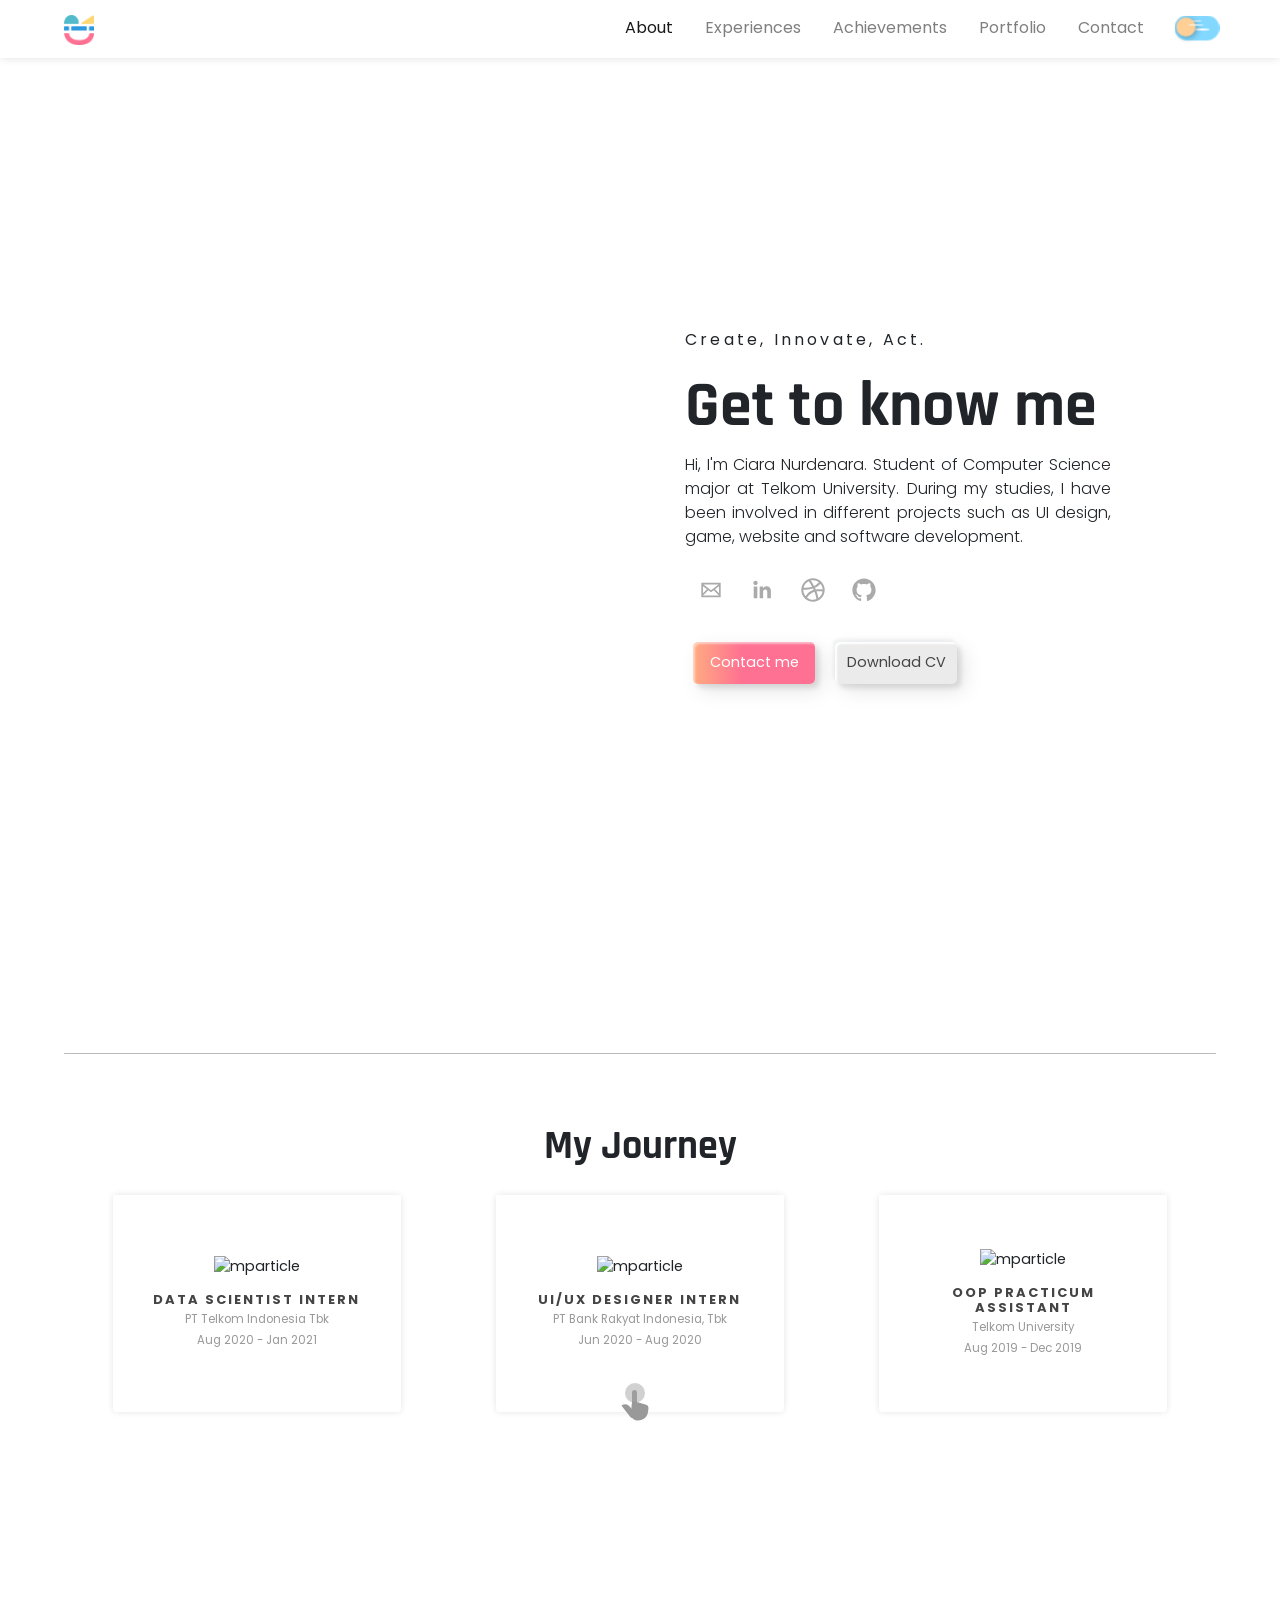
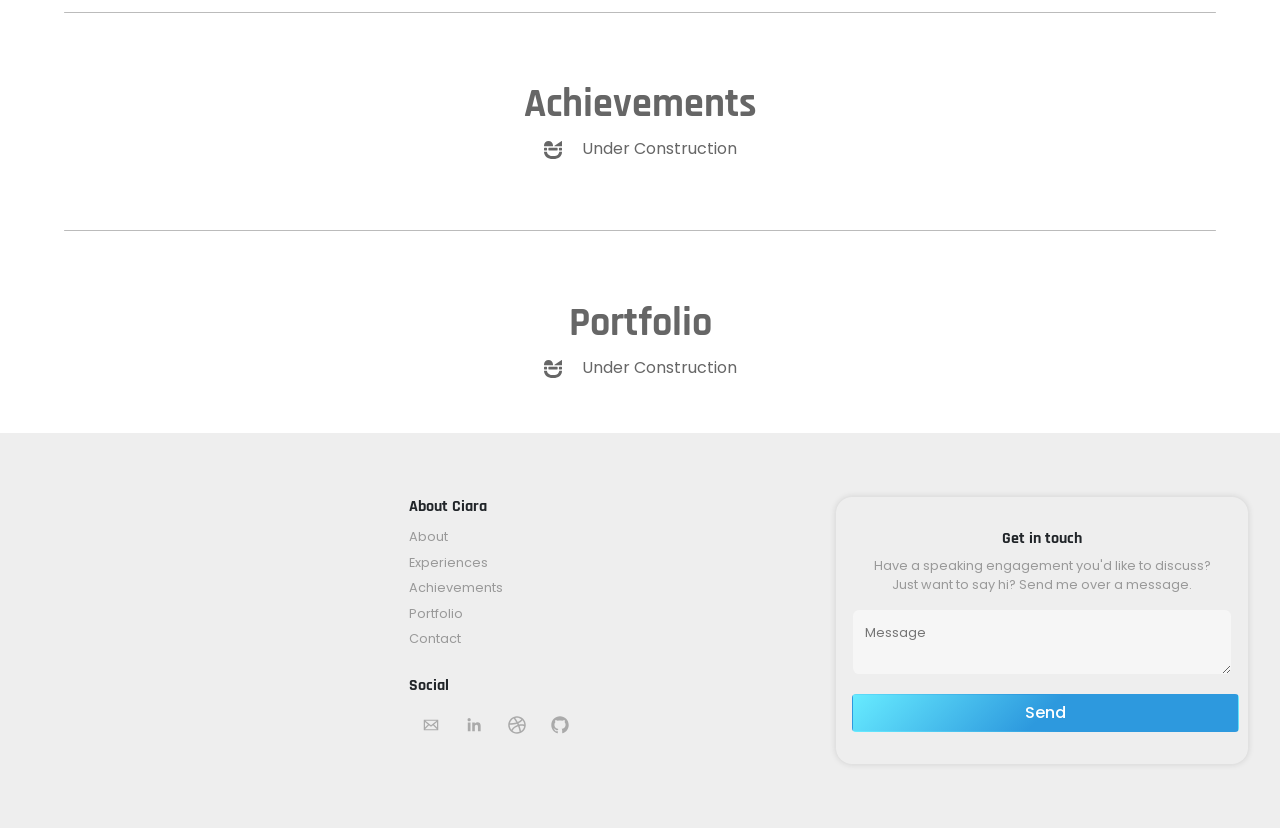
==== index.html @ 7d2f4091 "updated" ====
<!DOCTYPE html>
<html lang="en">
<head>
    <meta charset="UTF-8">
    <meta http-equiv="X-UA-Compatible" content="IE=edge">
    <meta name="viewport" content="width=device-width, initial-scale=1.0">
    <title>Ciara Nurdenara</title>
    <link rel="icon" href="assets\logociara-col.svg">
    <link href="https://cdnjs.cloudflare.com/ajax/libs/twitter-bootstrap/4.0.0/css/bootstrap.css" rel="stylesheet">
    <link rel="stylesheet" href="assets\css\tridi-res.css">
    <!-- <link href="//maxcdn.bootstrapcdn.com/bootstrap/4.0.0/css/bootstrap.min.css" rel="stylesheet" id="bootstrap-css"> -->
    <link rel="stylesheet" href="https://cdnjs.cloudflare.com/ajax/libs/font-awesome/4.7.0/css/font-awesome.min.css">
</head>
<body data-spy="scroll" data-target=".navbar" data-offset="50">
    <button onclick="topFunction()" id="scroll" title="Go to top" class="inverted">
        <i class="fas fa-chevron-up"></i>
    </button>
    <!-- ==== Navbar ==== -->
    <div class="nav-container">
        <header>

            <nav class="navbar navbar-expand-lg fixed-top navbar-light">
                <a class="navbar-brand" href="#"><img class="inverted"src="assets\logociara.png" alt="Ciara" style="width: 30px;"></a>
                <button class="navbar-toggler" type="button" data-toggle="collapse" data-target="#navbarNavAltMarkup" aria-controls="navbarNavAltMarkup" aria-expanded="false" aria-label="Toggle navigation">
                  <span class="navbar-toggler-icon"></span>
                </button>
                <div class="toggleWrapper inverted">
                    <input type="checkbox" class="dn" id="dn"/>
                    <label for="dn" class="toggle">
                      <span class="toggle__handler">
                        <span class="crater crater--1"></span>
                        <span class="crater crater--2"></span>
                        <span class="crater crater--3"></span>
                      </span>
                      <span class="star star--1"></span>
                      <span class="star star--2"></span>
                      <span class="star star--3"></span>
                      <span class="star star--4"></span>
                      <span class="star star--5"></span>
                      <span class="star star--6"></span>
                    </label>
                  </div>
                <div class="collapse navbar-collapse justify-content-end menu-center" id="navbarNavAltMarkup">
                  <ul class="nav navbar-nav navbar-right">
                    <li><a class="nav-item nav-link active border-bottom-animation" href="#about">About <span class="sr-only">(current)</span></a></li>
                    <li><a class="nav-item nav-link border-bottom-animation" href="#experiences">Experiences</a></li> 
                    <li><a class="nav-item nav-link border-bottom-animation" href="#achievements">Achievements</a></li> 
                    <li><a class="nav-item nav-link border-bottom-animation" href="#portfolio">Portfolio</a></li> 
                    <li><a class="nav-item nav-link border-bottom-animation" href="#contact">Contact</a></li> 
                    
                  </ul>
                </div>
              </nav>
        </header>
    </div>
    <!-- End Nav -->
    
    <!-- ======= Hero Section ======= -->
<section class="hero" id="about">
    <div class="content row">
        <div class="col-sm-6 inverted">
            <model-viewer data-js-focus-visible id="3dlogo" camera-controls auto-rotate environment-image="neutral"  src="assets\logociara.gltf"  
            alt="Ciara's Logo 3D Model" shadow-intensity="0.5" camera-controls=""  magic-leap="" 
            camera-orbit="calc(15deg - env(body-scroll) * 30deg) 75deg auto" > 
            <img src="assets\logociara-col.svg" alt="" style="visibility: hidden;">
        </model-viewer>
        </div>
        <div class="col-sm-4 align-self-center">
            <p class="subtitle">Create, Innovate, Act.</p>
            <h1 class="title">Get to know me</h1>
            <p class="body">Hi, I'm <span class="name">Ciara Nurdenara</span>. Student of Computer Science major at Telkom University. During my studies, I have been involved in different projects such as  UI design, game, website and software development. </p>    
            <ul class="soc inverted">
                    <li>
                    <a class="icon-8 email" href="mailto:ciaranurdenara.work@gmail.com" title="Email">
                      <div class="ir">
                        <svg viewbox="0 0 512 512" preserveAspectRatio="xMidYMid meet" width="512" height="512">
                          <path d="M101.3 141.6v228.9h0.3 308.4 0.8V141.6H101.3zM375.7 167.8l-119.7 91.5 -119.6-91.5H375.7zM127.6 194.1l64.1 49.1 -64.1 64.1V194.1zM127.8 344.2l84.9-84.9 43.2 33.1 43-32.9 84.7 84.7L127.8 344.2 127.8 344.2zM384.4 307.8l-64.4-64.4 64.4-49.3V307.8z"></path>
                        </svg>
                      </div>
                    </a>
                  </li>
                  <li>
                    <a class="icon-17 linkedin" href="https://www.linkedin.com/in/ciaranurdenara/" title="LinkedIn">
                      <div class="ir">
                        <svg viewbox="0 0 512 512" preserveAspectRatio="xMidYMid meet" width="512" height="512">
                          <path d="M186.4 142.4c0 19-15.3 34.5-34.2 34.5 -18.9 0-34.2-15.4-34.2-34.5 0-19 15.3-34.5 34.2-34.5C171.1 107.9 186.4 123.4 186.4 142.4zM181.4 201.3h-57.8V388.1h57.8V201.3zM273.8 201.3h-55.4V388.1h55.4c0 0 0-69.3 0-98 0-26.3 12.1-41.9 35.2-41.9 21.3 0 31.5 15 31.5 41.9 0 26.9 0 98 0 98h57.5c0 0 0-68.2 0-118.3 0-50-28.3-74.2-68-74.2 -39.6 0-56.3 30.9-56.3 30.9v-25.2H273.8z"></path>
                        </svg>
                      </div>
                    </a>
                  </li>
                  <li>
                    <a class="icon-7 dribbble" href="https://www.dribbble.com/ciarand/" title="Dribbble">
                      <div class="ir">
                        <svg viewbox="0 0 512 512" preserveAspectRatio="xMidYMid meet" width="512" height="512">
                          <path d="M256 68.4C152.4 68.4 68.4 152.4 68.4 256c0 103.6 84 187.6 187.6 187.6S443.6 359.6 443.6 256C443.6 152.4 359.6 68.4 256 68.4zM410.6 247.3c-40.3-6.6-77.3-7-111-1.1 -3.8-8.8-7.8-17.6-12-26.3 36.1-15.6 65.1-36.9 86.7-63.8C395.4 181 408.6 212.6 410.6 247.3zM350.5 133.4c-18.8 24.3-44.8 43.5-78 57.5 -15.9-29.1-34-57.5-54.5-85 12.2-3.1 24.9-4.9 38-4.9C291.6 101 324.3 113.2 350.5 133.4zM186.1 117.9c20.8 27.2 39.3 55.3 55.3 84.1 -38 11.2-83.4 16.9-135.8 17.3C116.4 175 146.3 138.1 186.1 117.9zM101 256c0-1.3 0.2-2.7 0.2-4 60.2-0.1 112.1-7 155.6-20.7 3.6 7.4 7.1 14.9 10.5 22.4 -52.8 16.5-96.4 50.4-130.3 101.3C114.5 328.2 101 293.6 101 256zM160.9 378.1c30.8-48.3 70.1-79.7 118.8-94.2 14.5 37.8 25.2 76.8 31.9 116.6 -17.3 6.7-36 10.5-55.6 10.5C220.1 411 187.2 398.6 160.9 378.1zM342 384.8c-6.9-36.8-16.9-72.8-30-107.8 29.3-4.1 61.6-3.1 96.9 3.1C402.1 323.6 377.2 361.3 342 384.8z"></path>
                        </svg>
                      </div>
                    </a>
                  </li>
                  <li>
                    <a class="icon-13 github" href="https://github.com/ciaranrdnr" title="GitHub">
                      <div class="ir">
                        <svg viewbox="0 0 512 512" preserveAspectRatio="xMidYMid meet" width="512" height="512">
                          <path d="M256 70.7c-102.6 0-185.9 83.2-185.9 185.9 0 82.1 53.3 151.8 127.1 176.4 9.3 1.7 12.3-4 12.3-8.9V389.4c-51.7 11.3-62.5-21.9-62.5-21.9 -8.4-21.5-20.6-27.2-20.6-27.2 -16.9-11.5 1.3-11.3 1.3-11.3 18.7 1.3 28.5 19.2 28.5 19.2 16.6 28.4 43.5 20.2 54.1 15.4 1.7-12 6.5-20.2 11.8-24.9 -41.3-4.7-84.7-20.6-84.7-91.9 0-20.3 7.3-36.9 19.2-49.9 -1.9-4.7-8.3-23.6 1.8-49.2 0 0 15.6-5 51.1 19.1 14.8-4.1 30.7-6.2 46.5-6.3 15.8 0.1 31.7 2.1 46.6 6.3 35.5-24 51.1-19.1 51.1-19.1 10.1 25.6 3.8 44.5 1.8 49.2 11.9 13 19.1 29.6 19.1 49.9 0 71.4-43.5 87.1-84.9 91.7 6.7 5.8 12.8 17.1 12.8 34.4 0 24.9 0 44.9 0 51 0 4.9 3 10.7 12.4 8.9 73.8-24.6 127-94.3 127-176.4C441.9 153.9 358.6 70.7 256 70.7z"></path>
                        </svg>
                      </div>
                    </a>
                  </li>
                
            </ul>
            <a href="#contact"><button class="custom-btn btn-1 inverted" >Contact me </button></a>
            <button class="custom-btn btn-2 btn-invert">Download CV</button>
        </div>
    </div>
    <span  id="experiences"></span>
    
</section>
<!-- End Hero -->

<!-- ====== Experiences ====== -->
<hr class="solid">

<section class="exp" >
  <h1>My Journey</h1>
<div class="row">
  <div class="container container-exp col-sm">
    <div class="card">
      <div class="content">
        <img class="logo" src="https://upload.wikimedia.org/wikipedia/en/thumb/c/c4/Telkom_Indonesia_2013.svg/1200px-Telkom_Indonesia_2013.svg.png" alt="mparticle">
        <h6>Data Scientist Intern</h6>
        <span> PT Telkom Indonesia Tbk</span>
        <br><span> Aug 2020 - Jan 2021</span>
        <div class="hover_content">
          <p>Did several research related to Computer Vision and contributed to the development of the Advance Technology Research Laboratory website.
          </p>
        </div>
      </div>
    </div>       
  </div>
<div class="container container-exp col-sm">
    <div class="card">
      <div class="hand-icon">
        <div class="hand">
          <div class="circle"></div>
        </div>
      </div>
      <div class="content">
        <img class="logo inverted" src="https://upload.wikimedia.org/wikipedia/commons/thumb/6/68/BANK_BRI_logo.svg/1280px-BANK_BRI_logo.svg.png" alt="mparticle">
        <h6>UI/UX Designer Intern</h6>
        <span> PT Bank Rakyat Indonesia, Tbk</span>
        <br><span> Jun 2020 - Aug 2020</span>
        <div class="hover_content">
          <ul>
            <li>Revamp Ceria, Briguna, and Kreasi (Mobile App and Website).</li>
            <li>Define unique selling points, goals, pain points, and persona.</li>
            <li>Illustrate story boards, and made task flow. </li>
            <li>Illustrate branding elements.</li>
          </ul>
        </div>
      </div>
    </div>       
  </div>
<div class="container container-exp col-sm">
    <div class="card">
      <div class="content">
        <img class="logo" src="https://telkomuniversity.ac.id/wp-content/uploads/2019/03/Logo-Telkom-University-png-3430x1174.png" alt="mparticle">
        <h6>OOP Practicum Assistant</h6>
        <span> Telkom University</span>
        <br><span> Aug 2019 - Dec 2019</span>
        <div class="hover_content">
        <ul>
          <li>Supervise students solving Object Oriented Programming problem.</li>
          <li>Provide study skills and materials.</li>
          <li>Prepare the assignment test.</li>
          <li>Check and Input students assignment score.</li>
        </ul>
        </div>
      </div>
    </div> 
</div>

</section>
<span  id="achievements"></span>      

<!-- End Experiences -->
<hr class="solid">
<!-- ====== Achievements ====== -->
<section class="achievements">
  <h1 style="color: #666;">Achievements</h1>
  <img src="assets\logociara.svg" alt="" style="width: 18px; margin-right: 1em;"> 
  <span style="color: #666;">Under Construction</span>

  <span  id="portfolio"  ></span>
</section>
<!-- End Achievements -->
<hr class="solid">
<!-- ====== Portfolio ====== -->
<section class="portfolio">
  <h1 style="color: #666;">Portfolio</h1>
    <img src="assets\logociara.svg" alt="" style="width: 18px; margin-right: 1em;">
    <span style="color: #666;">Under Construction</span>


</section>
<!-- End Portfolio -->

<!-- ====== Footer ====== -->
<footer id="contact">
  <div class="row center">
          <model-viewer disable-zoom data-js-focus-visible id="3dlogo" camera-controls auto-rotate environment-image="neutral"  src="assets\3d\head.gltf"  
          alt="Ciara's 3D Model" shadow-intensity="0.5" camera-controls=""  magic-leap="" 
          camera-orbit="calc(15deg - env(body-scroll) * 30deg) 75deg auto" class="ciara3d inverted  col-sm align-self-center" > 
          </model-viewer>  
        
      <div class="col-sm align-self-start explore">
        <h1>About Ciara</h1>
        <ul class="no-bullets" > 
          <li><a class="" href="#about">About <span class="sr-only">(current)</span></a></li>
          <li><a class="" href="#experiences">Experiences</a></li> 
          <li><a class="" href="#achievements">Achievements</a></li> 
          <li><a class="" href="#portfolio">Portfolio</a></li> 
          <li><a class="" href="#contact">Contact</a></li> 
          
        </ul>
        <br>
        <h1>Social</h1>
        <ul class="soc-footer inverted">
        
          <li>
          <a class="icon-8 email" href="mailto:ciaranurdenara.work@gmail.com" title="Email">
            <div class="ir">
              <svg viewbox="0 0 512 512" preserveAspectRatio="xMidYMid meet" width="512" height="512">
                <path d="M101.3 141.6v228.9h0.3 308.4 0.8V141.6H101.3zM375.7 167.8l-119.7 91.5 -119.6-91.5H375.7zM127.6 194.1l64.1 49.1 -64.1 64.1V194.1zM127.8 344.2l84.9-84.9 43.2 33.1 43-32.9 84.7 84.7L127.8 344.2 127.8 344.2zM384.4 307.8l-64.4-64.4 64.4-49.3V307.8z"></path>
              </svg>
            </div>
          </a>
        </li>
        <li>
          <a class="icon-17 linkedin" href="https://www.linkedin.com/in/ciaranurdenara/" title="LinkedIn">
            <div class="ir">
              <svg viewbox="0 0 512 512" preserveAspectRatio="xMidYMid meet" width="512" height="512">
                <path d="M186.4 142.4c0 19-15.3 34.5-34.2 34.5 -18.9 0-34.2-15.4-34.2-34.5 0-19 15.3-34.5 34.2-34.5C171.1 107.9 186.4 123.4 186.4 142.4zM181.4 201.3h-57.8V388.1h57.8V201.3zM273.8 201.3h-55.4V388.1h55.4c0 0 0-69.3 0-98 0-26.3 12.1-41.9 35.2-41.9 21.3 0 31.5 15 31.5 41.9 0 26.9 0 98 0 98h57.5c0 0 0-68.2 0-118.3 0-50-28.3-74.2-68-74.2 -39.6 0-56.3 30.9-56.3 30.9v-25.2H273.8z"></path>
              </svg>
            </div>
          </a>
        </li>
        <li>
          <a class="icon-7 dribbble" href="https://www.dribbble.com/ciarand/" title="Dribbble">
            <div class="ir">
              <svg viewbox="0 0 512 512" preserveAspectRatio="xMidYMid meet" width="512" height="512">
                <path d="M256 68.4C152.4 68.4 68.4 152.4 68.4 256c0 103.6 84 187.6 187.6 187.6S443.6 359.6 443.6 256C443.6 152.4 359.6 68.4 256 68.4zM410.6 247.3c-40.3-6.6-77.3-7-111-1.1 -3.8-8.8-7.8-17.6-12-26.3 36.1-15.6 65.1-36.9 86.7-63.8C395.4 181 408.6 212.6 410.6 247.3zM350.5 133.4c-18.8 24.3-44.8 43.5-78 57.5 -15.9-29.1-34-57.5-54.5-85 12.2-3.1 24.9-4.9 38-4.9C291.6 101 324.3 113.2 350.5 133.4zM186.1 117.9c20.8 27.2 39.3 55.3 55.3 84.1 -38 11.2-83.4 16.9-135.8 17.3C116.4 175 146.3 138.1 186.1 117.9zM101 256c0-1.3 0.2-2.7 0.2-4 60.2-0.1 112.1-7 155.6-20.7 3.6 7.4 7.1 14.9 10.5 22.4 -52.8 16.5-96.4 50.4-130.3 101.3C114.5 328.2 101 293.6 101 256zM160.9 378.1c30.8-48.3 70.1-79.7 118.8-94.2 14.5 37.8 25.2 76.8 31.9 116.6 -17.3 6.7-36 10.5-55.6 10.5C220.1 411 187.2 398.6 160.9 378.1zM342 384.8c-6.9-36.8-16.9-72.8-30-107.8 29.3-4.1 61.6-3.1 96.9 3.1C402.1 323.6 377.2 361.3 342 384.8z"></path>
              </svg>
            </div>
          </a>
        </li>
        <li>
          <a class="icon-13 github" href="https://github.com/ciaranrdnr" title="GitHub">
            <div class="ir">
              <svg viewbox="0 0 512 512" preserveAspectRatio="xMidYMid meet" width="512" height="512">
                <path d="M256 70.7c-102.6 0-185.9 83.2-185.9 185.9 0 82.1 53.3 151.8 127.1 176.4 9.3 1.7 12.3-4 12.3-8.9V389.4c-51.7 11.3-62.5-21.9-62.5-21.9 -8.4-21.5-20.6-27.2-20.6-27.2 -16.9-11.5 1.3-11.3 1.3-11.3 18.7 1.3 28.5 19.2 28.5 19.2 16.6 28.4 43.5 20.2 54.1 15.4 1.7-12 6.5-20.2 11.8-24.9 -41.3-4.7-84.7-20.6-84.7-91.9 0-20.3 7.3-36.9 19.2-49.9 -1.9-4.7-8.3-23.6 1.8-49.2 0 0 15.6-5 51.1 19.1 14.8-4.1 30.7-6.2 46.5-6.3 15.8 0.1 31.7 2.1 46.6 6.3 35.5-24 51.1-19.1 51.1-19.1 10.1 25.6 3.8 44.5 1.8 49.2 11.9 13 19.1 29.6 19.1 49.9 0 71.4-43.5 87.1-84.9 91.7 6.7 5.8 12.8 17.1 12.8 34.4 0 24.9 0 44.9 0 51 0 4.9 3 10.7 12.4 8.9 73.8-24.6 127-94.3 127-176.4C441.9 153.9 358.6 70.7 256 70.7z"></path>
              </svg>
            </div>
          </a>
        </li>
    </ul>
      </div>
      <div class="col-sm contact align-self-center">
        <h1>Get in touch</h1>
        <p id="web">Have a speaking engagement you'd like to discuss? <br> Just want to say hi?  
          Send me over a message.</p>
          <p id="mobile" >you are very welcome to contact me.</p>
          <form action="mailto:ciaranurdenara.work@gmail.com" method="post" enctype="text/plain">
            <textarea name="Message" id="" cols="1" rows="2" placeholder="Message"></textarea>
            <button type="submit" class="btn btn-submit">Send</button>
          </form>
      </div>

  </div>

</footer>

<!-- End Footer -->
</body>
<script>
// ===== Social Media
//     const $ = s => document.querySelectorAll(s)
// const on = (ev, el, cb) =>
//   el.addEventListener(ev, e => cb(e, el))
// $('a').forEach(el =>
//   on('click', el, e => e.preventDefault())
// )
// End Social Media

// === Scroll to Top

//Get the button
var mybutton = document.getElementById("scroll");

// When the user scrolls down 20px from the top of the document, show the button
window.onscroll = function() {scrollFunction()};

function scrollFunction() {
  if (document.body.scrollTop > 20 || document.documentElement.scrollTop > 20) {
    mybutton.style.display = "block";
  } else {
    mybutton.style.display = "none";
  }
}

// When the user clicks on the button, scroll to the top of the document
function topFunction() {
  document.body.scrollTop = 0;
  document.documentElement.scrollTop = 0;
}
// End Scroll to Top

// === dark mode button
const toggle = document.getElementById('dn');
const body = document.body;

toggle.addEventListener('input', e => {
    const isChecked = e.target.checked;

    if (isChecked) {
        body.classList.add('dark-mode');
        document.querySelectorAll(".inverted").forEach((result) => {
        result.classList.toggle("invert");
      });
    
    } else {
        body.classList.remove('dark-mode');
        document.querySelectorAll(".inverted").forEach((result) => {
        result.classList.toggle("invert");
      });
    }
});

// end dark

// Google Analytics
window.dataLayer = window.dataLayer || [];
  function gtag(){dataLayer.push(arguments);}
  gtag('js', new Date());

  gtag('config', 'G-5KML4S10YE');

  // Active Scroll


  // ==== card experience

</script>
<script async src="https://www.googletagmanager.com/gtag/js?id=G-5KML4S10YE"></script>
<script src="https://kit.fontawesome.com/dc373dc427.js" crossorigin="anonymous"></script>
<script type="module" src="https://unpkg.com/@google/model-viewer/dist/model-viewer.min.js"></script>
<script src="https://code.jquery.com/jquery-3.5.1.slim.min.js" integrity="sha384-DfXdz2htPH0lsSSs5nCTpuj/zy4C+OGpamoFVy38MVBnE+IbbVYUew+OrCXaRkfj" crossorigin="anonymous"></script>
<script src="https://cdn.jsdelivr.net/npm/bootstrap@4.6.0/dist/js/bootstrap.bundle.min.js" integrity="sha384-Piv4xVNRyMGpqkS2by6br4gNJ7DXjqk09RmUpJ8jgGtD7zP9yug3goQfGII0yAns" crossorigin="anonymous"></script>

</html>
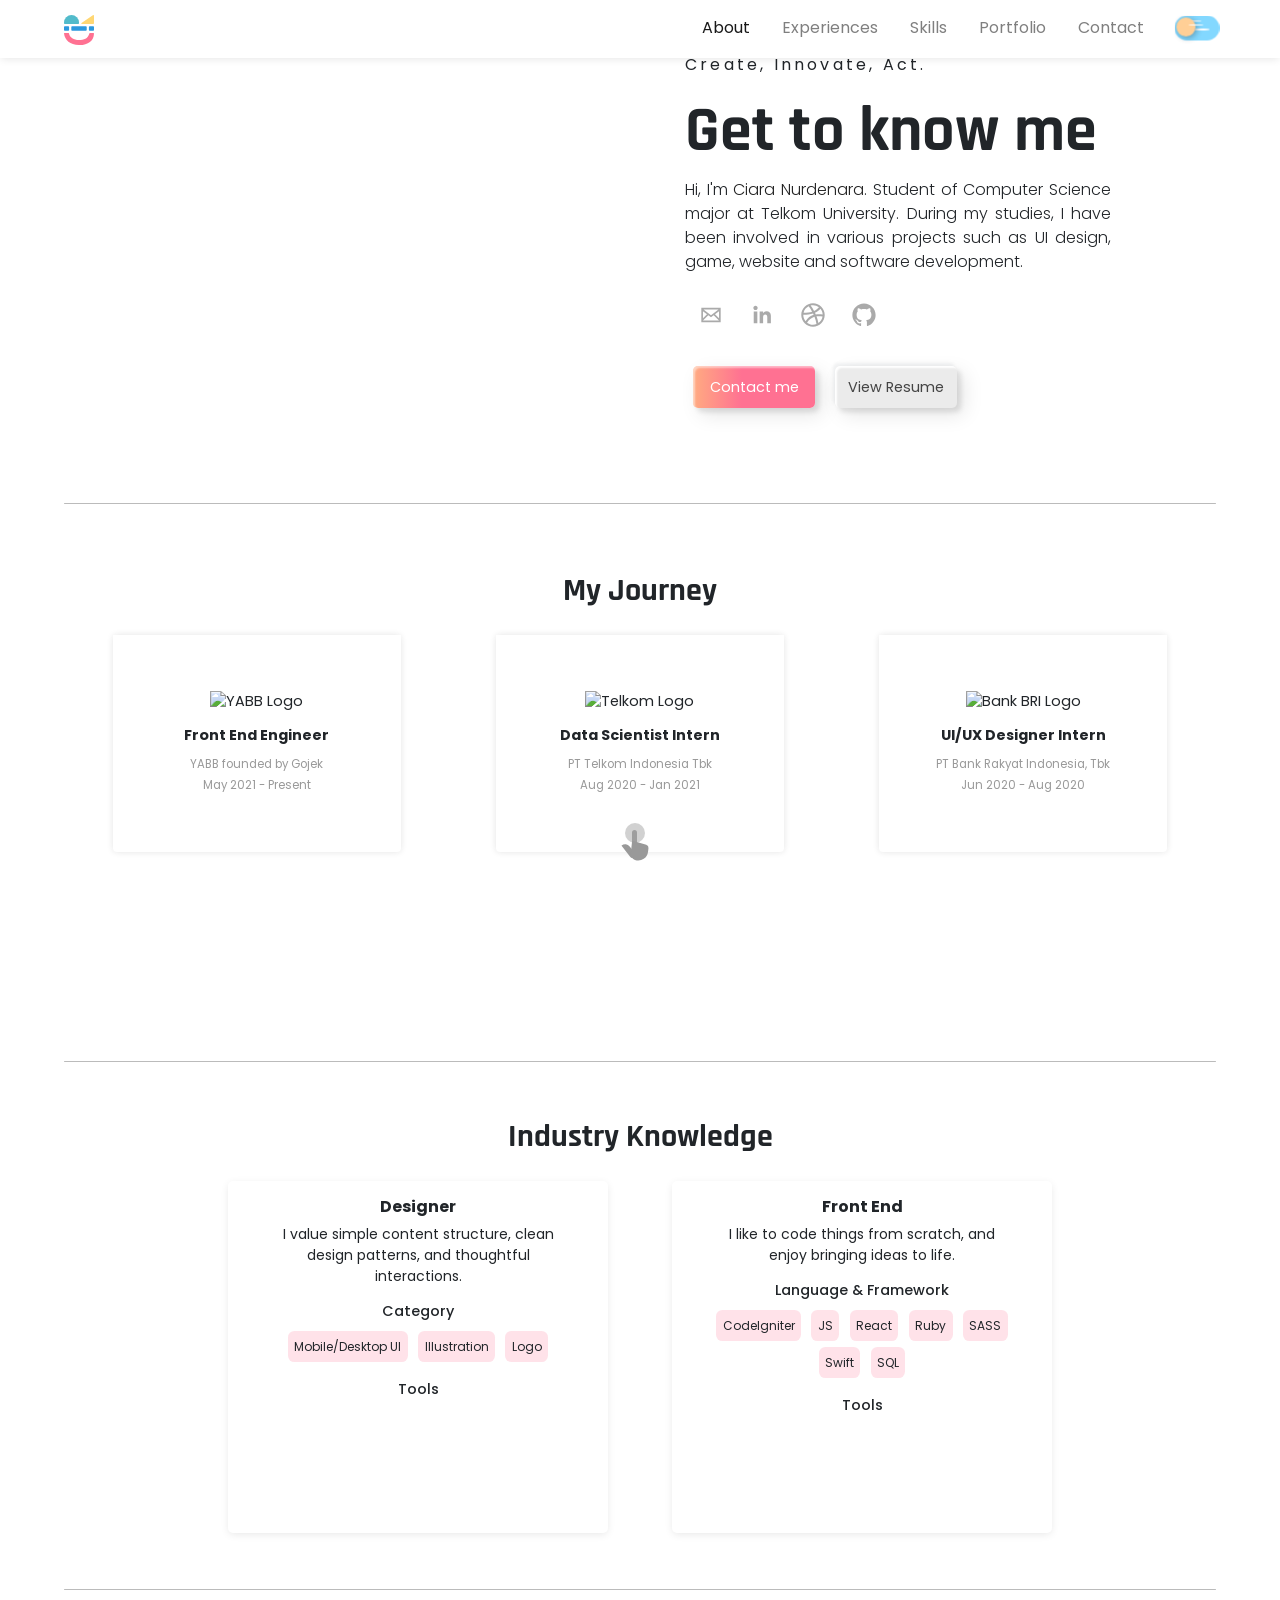
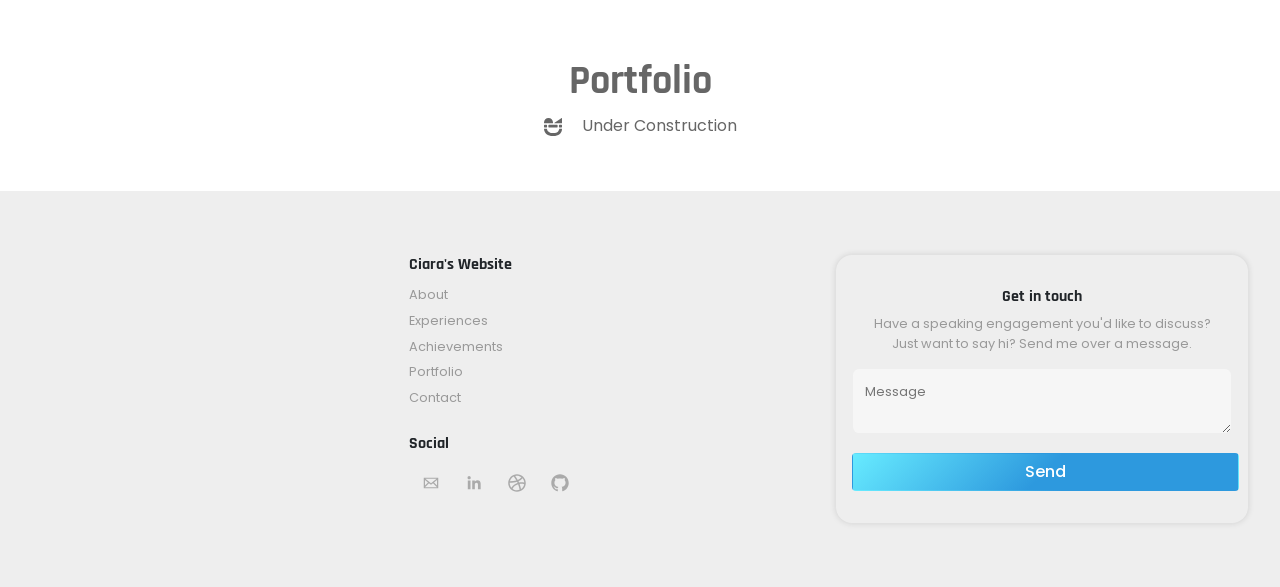
==== commit ac603ff6: "added skills" ====
--- a/index.html
+++ b/index.html
@@ -4,11 +4,16 @@
     <meta charset="UTF-8">
     <meta http-equiv="X-UA-Compatible" content="IE=edge">
     <meta name="viewport" content="width=device-width, initial-scale=1.0">
+    <meta name="description" content="Hi, I'm Ciara Nurdenara. Student of Computer Science major at Telkom University. During my studies, I have been involved in various projects such as UI design, game, website and software development.">
     <title>Ciara Nurdenara</title>
     <link rel="icon" href="assets\logociara-col.svg">
+    <link rel="apple-touch-icon" href="assets\logociara-col.svg">
     <link href="https://cdnjs.cloudflare.com/ajax/libs/twitter-bootstrap/4.0.0/css/bootstrap.css" rel="stylesheet">
-    <link rel="stylesheet" href="assets\css\tridi-res.css">
-    <!-- <link href="//maxcdn.bootstrapcdn.com/bootstrap/4.0.0/css/bootstrap.min.css" rel="stylesheet" id="bootstrap-css"> -->
+    <link rel="stylesheet" href="assets\css\style.css">
+    <link rel="preconnect" href="https://fonts.googleapis.com">
+    <link rel="preconnect" href="https://fonts.gstatic.com" crossorigin>
+    <script src="https://code.iconify.design/1/1.0.7/iconify.min.js"></script>
+    <link href="https://fonts.googleapis.com/css2?family=Lato:wght@300&family=Poppins:wght@300;400;500;600;700&family=Rajdhani:wght@700&display=swap" rel="stylesheet">
     <link rel="stylesheet" href="https://cdnjs.cloudflare.com/ajax/libs/font-awesome/4.7.0/css/font-awesome.min.css">
 </head>
 <body data-spy="scroll" data-target=".navbar" data-offset="50">
@@ -20,11 +25,12 @@
         <header>
 
             <nav class="navbar navbar-expand-lg fixed-top navbar-light">
-                <a class="navbar-brand" href="#"><img class="inverted"src="assets\logociara.png" alt="Ciara" style="width: 30px;"></a>
+                <a class="navbar-brand" href="https://ciara.tech" tabindex="-1"><img class="inverted"src="assets\logociara-col.svg" alt="Ciara" width="30px" height="30px"></a>
                 <button class="navbar-toggler" type="button" data-toggle="collapse" data-target="#navbarNavAltMarkup" aria-controls="navbarNavAltMarkup" aria-expanded="false" aria-label="Toggle navigation">
                   <span class="navbar-toggler-icon"></span>
                 </button>
                 <div class="toggleWrapper inverted">
+                  <label for="dn" class="toggle" hidden></label>
                     <input type="checkbox" class="dn" id="dn"/>
                     <label for="dn" class="toggle">
                       <span class="toggle__handler">
@@ -44,7 +50,7 @@
                   <ul class="nav navbar-nav navbar-right">
                     <li><a class="nav-item nav-link active border-bottom-animation" href="#about">About <span class="sr-only">(current)</span></a></li>
                     <li><a class="nav-item nav-link border-bottom-animation" href="#experiences">Experiences</a></li> 
-                    <li><a class="nav-item nav-link border-bottom-animation" href="#achievements">Achievements</a></li> 
+                    <li><a class="nav-item nav-link border-bottom-animation" href="#skills">Skills</a></li> 
                     <li><a class="nav-item nav-link border-bottom-animation" href="#portfolio">Portfolio</a></li> 
                     <li><a class="nav-item nav-link border-bottom-animation" href="#contact">Contact</a></li> 
                     
@@ -62,13 +68,13 @@
             <model-viewer data-js-focus-visible id="3dlogo" camera-controls auto-rotate environment-image="neutral"  src="assets\logociara.gltf"  
             alt="Ciara's Logo 3D Model" shadow-intensity="0.5" camera-controls=""  magic-leap="" 
             camera-orbit="calc(15deg - env(body-scroll) * 30deg) 75deg auto" > 
-            <img src="assets\logociara-col.svg" alt="" style="visibility: hidden;">
+            <img src="assets\logociara-col.svg" alt="" hidden width="100%">
         </model-viewer>
         </div>
         <div class="col-sm-4 align-self-center">
             <p class="subtitle">Create, Innovate, Act.</p>
             <h1 class="title">Get to know me</h1>
-            <p class="body">Hi, I'm <span class="name">Ciara Nurdenara</span>. Student of Computer Science major at Telkom University. During my studies, I have been involved in different projects such as  UI design, game, website and software development. </p>    
+            <p class="body">Hi, I'm <span class="name">Ciara Nurdenara</span>. Student of Computer Science major at Telkom University. During my studies, I have been involved in various projects such as  UI design, game, website and software development. </p>    
             <ul class="soc inverted">
                     <li>
                     <a class="icon-8 email" href="mailto:ciaranurdenara.work@gmail.com" title="Email">
@@ -109,7 +115,7 @@
                 
             </ul>
             <a href="#contact"><button class="custom-btn btn-1 inverted" >Contact me </button></a>
-            <button class="custom-btn btn-2 btn-invert">Download CV</button>
+            <a href="https://drive.google.com/file/d/1pZ_QZInzutLztZdiiofpXsAPr6gJkvIo/view?usp=sharing"><button class="custom-btn btn-2 btn-invert">View Resume</button></a>
         </div>
     </div>
     <span  id="experiences"></span>
@@ -121,17 +127,17 @@
 <hr class="solid">
 
 <section class="exp" >
-  <h1>My Journey</h1>
+  <h2>My Journey</h2>
 <div class="row">
   <div class="container container-exp col-sm">
     <div class="card">
       <div class="content">
-        <img class="logo" src="https://upload.wikimedia.org/wikipedia/en/thumb/c/c4/Telkom_Indonesia_2013.svg/1200px-Telkom_Indonesia_2013.svg.png" alt="mparticle">
-        <h6>Data Scientist Intern</h6>
-        <span> PT Telkom Indonesia Tbk</span>
-        <br><span> Aug 2020 - Jan 2021</span>
+        <img class="logo" src="https://media-exp3.licdn.com/dms/image/C560BAQEeOBkZUiJLgA/company-logo_100_100/0/1587710072295?e=1634169600&v=beta&t=kGTHNw_ToUHuntPNP1xzVU0fwmaIRuHrQSfRfZaPVvI" alt="YABB Logo">
+        <h3>Front End Engineer</h3>
+        <span> <a href="https://www.anakbangsabisa.org/">YABB</a> founded by Gojek</span>
+        <br><span> May 2021 - Present</span>
         <div class="hover_content">
-          <p>Did several research related to Computer Vision and contributed to the development of the Advance Technology Research Laboratory website.
+          <p>Intensive learning english course provided by <a href="https://cakap.com/">Cakap</a>, and soft skill training provided by <a href="https://generasigigih.elearn.id/">XL Future Leaders</a>, frontend courses provided by <a href="https://progate.com/">Progate</a> and hands on project mentored by GOJEK professionals. 
           </p>
         </div>
       </div>
@@ -145,17 +151,13 @@
         </div>
       </div>
       <div class="content">
-        <img class="logo inverted" src="https://upload.wikimedia.org/wikipedia/commons/thumb/6/68/BANK_BRI_logo.svg/1280px-BANK_BRI_logo.svg.png" alt="mparticle">
-        <h6>UI/UX Designer Intern</h6>
-        <span> PT Bank Rakyat Indonesia, Tbk</span>
-        <br><span> Jun 2020 - Aug 2020</span>
+        <img class="logo" src="https://upload.wikimedia.org/wikipedia/en/thumb/c/c4/Telkom_Indonesia_2013.svg/1200px-Telkom_Indonesia_2013.svg.png" alt="Telkom Logo">
+        <h3>Data Scientist Intern</h3>
+        <span> PT Telkom Indonesia Tbk</span>
+        <br><span> Aug 2020 - Jan 2021</span>
         <div class="hover_content">
-          <ul>
-            <li>Revamp Ceria, Briguna, and Kreasi (Mobile App and Website).</li>
-            <li>Define unique selling points, goals, pain points, and persona.</li>
-            <li>Illustrate story boards, and made task flow. </li>
-            <li>Illustrate branding elements.</li>
-          </ul>
+          <p>Did several research related to Computer Vision and contributed to the development of the Advance Technology Research Laboratory website.
+          </p>
         </div>
       </div>
     </div>       
@@ -163,16 +165,16 @@
 <div class="container container-exp col-sm">
     <div class="card">
       <div class="content">
-        <img class="logo" src="https://telkomuniversity.ac.id/wp-content/uploads/2019/03/Logo-Telkom-University-png-3430x1174.png" alt="mparticle">
-        <h6>OOP Practicum Assistant</h6>
-        <span> Telkom University</span>
-        <br><span> Aug 2019 - Dec 2019</span>
+        <img class="logo inverted" src="https://upload.wikimedia.org/wikipedia/commons/thumb/6/68/BANK_BRI_logo.svg/1280px-BANK_BRI_logo.svg.png" alt="Bank BRI Logo">
+        <h3>UI/UX Designer Intern</h3>
+        <span> PT Bank Rakyat Indonesia, Tbk</span>
+        <br><span> Jun 2020 - Aug 2020</span>
         <div class="hover_content">
         <ul>
-          <li>Supervise students solving Object Oriented Programming problem.</li>
-          <li>Provide study skills and materials.</li>
-          <li>Prepare the assignment test.</li>
-          <li>Check and Input students assignment score.</li>
+          <li>Revamp Ceria, Briguna, and Kreasi (Mobile App and Website).</li>
+          <li>Define unique selling points, goals, pain points, and persona.</li>
+          <li>Illustrate story boards, and made task flow. </li>
+          <li>Illustrate branding elements.</li>
         </ul>
         </div>
       </div>
@@ -180,16 +182,60 @@
 </div>
 
 </section>
-<span  id="achievements"></span>      
+<span  id="skills"></span>      
 
 <!-- End Experiences -->
 <hr class="solid">
-<!-- ====== Achievements ====== -->
-<section class="achievements">
-  <h1 style="color: #666;">Achievements</h1>
-  <img src="assets\logociara.svg" alt="" style="width: 18px; margin-right: 1em;"> 
-  <span style="color: #666;">Under Construction</span>
-
+<!-- ====== Skills ====== -->
+<section class="skills">
+  <h2>Industry Knowledge</h2>
+  <!-- <img src="assets\logociara.svg" alt="" style="width: 18px; margin-right: 1em;"> 
+  <span style="color: #666;">Under Construction</span> -->
+
+    <div class="container row center" id="skills-container">
+      <div class="skills-card col-6" id="design-card">
+        <!-- <img src="" alt="designer"> -->
+        <span class="iconify" data-icon="fluent:design-ideas-16-regular" data-inline="false" style="font-size: 4em;"></span>
+        <h3>Designer</h3>
+        <p>I value simple content structure, clean design patterns, and thoughtful interactions.</p>
+        <h4>Category</h4>
+        <div style="margin-bottom: 1rem;">
+          <div class="design" id="skill-mobile">Mobile/Desktop UI</div> 
+          <div class="design"id="skill-illus">Illustration</div> 
+          <div class="design"id="skill-logo">Logo</div>
+        </div>
+        
+        <h4>Tools</h4>
+        <div>
+          <div class="iconify design-tools" data-icon="file-icons:figma"  id="figma" data-inline="false"></div>
+          <div class="iconify design-tools" data-icon="file-icons:coreldraw-alt"  id="corel" data-inline="false"></div>
+          <div class="iconify design-tools" data-icon="simple-icons:affinitydesigner" id="affinity" data-inline="false"></div>
+        </div>
+      </div>
+
+      <div class="skills-card col-6" id="fe-card">
+        <!-- <img src="" alt="designer"> -->
+        <span class="iconify" data-icon="healthicons:desktop-app-outline" data-inline="false" style="font-size: 4em;"></span>
+        <h3>Front End</h3>
+        <p>I like to code things from scratch, and enjoy bringing ideas to life.</p>
+        <h4>Language & Framework</h4>
+        <div style="margin-bottom: 1rem;">
+          <div class="fe"id="skill-ci">CodeIgniter</div> 
+          <div class="fe" id="skill-js">JS</div> 
+          <div class="fe"id="skill-react">React</div>
+          <div class="fe"id="skill-ruby">Ruby</div>
+          <div class="fe"id="skill-sass">SASS</div>
+          <div class="fe"id="skill-swift">Swift</div> 
+          <div class="fe"id="skill-sql">SQL</div> 
+        </div>
+        
+        <h4>Tools</h4>
+        <div>
+          <div class="iconify fe-tools" data-icon="cib:visual-studio-code" data-inline="false"></div>
+          <div class="iconify fe-tools" data-icon="akar-icons:github-fill" data-inline="false"></div>
+        </div>
+      </div>
+    </div>
   <span  id="portfolio"  ></span>
 </section>
 <!-- End Achievements -->
@@ -213,7 +259,7 @@
           </model-viewer>  
         
       <div class="col-sm align-self-start explore">
-        <h1>About Ciara</h1>
+        <h5>Ciara's Website</h5>
         <ul class="no-bullets" > 
           <li><a class="" href="#about">About <span class="sr-only">(current)</span></a></li>
           <li><a class="" href="#experiences">Experiences</a></li> 
@@ -223,13 +269,13 @@
           
         </ul>
         <br>
-        <h1>Social</h1>
+        <h5>Social</h5>
         <ul class="soc-footer inverted">
         
           <li>
           <a class="icon-8 email" href="mailto:ciaranurdenara.work@gmail.com" title="Email">
             <div class="ir">
-              <svg viewbox="0 0 512 512" preserveAspectRatio="xMidYMid meet" width="512" height="512">
+              <svg viewbox="0 0 512 512" preserveAspectRatio="xMidYMid meet" width="32" height="32">
                 <path d="M101.3 141.6v228.9h0.3 308.4 0.8V141.6H101.3zM375.7 167.8l-119.7 91.5 -119.6-91.5H375.7zM127.6 194.1l64.1 49.1 -64.1 64.1V194.1zM127.8 344.2l84.9-84.9 43.2 33.1 43-32.9 84.7 84.7L127.8 344.2 127.8 344.2zM384.4 307.8l-64.4-64.4 64.4-49.3V307.8z"></path>
               </svg>
             </div>
@@ -238,7 +284,7 @@
         <li>
           <a class="icon-17 linkedin" href="https://www.linkedin.com/in/ciaranurdenara/" title="LinkedIn">
             <div class="ir">
-              <svg viewbox="0 0 512 512" preserveAspectRatio="xMidYMid meet" width="512" height="512">
+              <svg viewbox="0 0 512 512" preserveAspectRatio="xMidYMid meet" width="32" height="32">
                 <path d="M186.4 142.4c0 19-15.3 34.5-34.2 34.5 -18.9 0-34.2-15.4-34.2-34.5 0-19 15.3-34.5 34.2-34.5C171.1 107.9 186.4 123.4 186.4 142.4zM181.4 201.3h-57.8V388.1h57.8V201.3zM273.8 201.3h-55.4V388.1h55.4c0 0 0-69.3 0-98 0-26.3 12.1-41.9 35.2-41.9 21.3 0 31.5 15 31.5 41.9 0 26.9 0 98 0 98h57.5c0 0 0-68.2 0-118.3 0-50-28.3-74.2-68-74.2 -39.6 0-56.3 30.9-56.3 30.9v-25.2H273.8z"></path>
               </svg>
             </div>
@@ -247,7 +293,7 @@
         <li>
           <a class="icon-7 dribbble" href="https://www.dribbble.com/ciarand/" title="Dribbble">
             <div class="ir">
-              <svg viewbox="0 0 512 512" preserveAspectRatio="xMidYMid meet" width="512" height="512">
+              <svg viewbox="0 0 512 512" preserveAspectRatio="xMidYMid meet" width="32" height="32">
                 <path d="M256 68.4C152.4 68.4 68.4 152.4 68.4 256c0 103.6 84 187.6 187.6 187.6S443.6 359.6 443.6 256C443.6 152.4 359.6 68.4 256 68.4zM410.6 247.3c-40.3-6.6-77.3-7-111-1.1 -3.8-8.8-7.8-17.6-12-26.3 36.1-15.6 65.1-36.9 86.7-63.8C395.4 181 408.6 212.6 410.6 247.3zM350.5 133.4c-18.8 24.3-44.8 43.5-78 57.5 -15.9-29.1-34-57.5-54.5-85 12.2-3.1 24.9-4.9 38-4.9C291.6 101 324.3 113.2 350.5 133.4zM186.1 117.9c20.8 27.2 39.3 55.3 55.3 84.1 -38 11.2-83.4 16.9-135.8 17.3C116.4 175 146.3 138.1 186.1 117.9zM101 256c0-1.3 0.2-2.7 0.2-4 60.2-0.1 112.1-7 155.6-20.7 3.6 7.4 7.1 14.9 10.5 22.4 -52.8 16.5-96.4 50.4-130.3 101.3C114.5 328.2 101 293.6 101 256zM160.9 378.1c30.8-48.3 70.1-79.7 118.8-94.2 14.5 37.8 25.2 76.8 31.9 116.6 -17.3 6.7-36 10.5-55.6 10.5C220.1 411 187.2 398.6 160.9 378.1zM342 384.8c-6.9-36.8-16.9-72.8-30-107.8 29.3-4.1 61.6-3.1 96.9 3.1C402.1 323.6 377.2 361.3 342 384.8z"></path>
               </svg>
             </div>
@@ -256,7 +302,7 @@
         <li>
           <a class="icon-13 github" href="https://github.com/ciaranrdnr" title="GitHub">
             <div class="ir">
-              <svg viewbox="0 0 512 512" preserveAspectRatio="xMidYMid meet" width="512" height="512">
+              <svg viewbox="0 0 512 512" preserveAspectRatio="xMidYMid meet" width="32" height="32">
                 <path d="M256 70.7c-102.6 0-185.9 83.2-185.9 185.9 0 82.1 53.3 151.8 127.1 176.4 9.3 1.7 12.3-4 12.3-8.9V389.4c-51.7 11.3-62.5-21.9-62.5-21.9 -8.4-21.5-20.6-27.2-20.6-27.2 -16.9-11.5 1.3-11.3 1.3-11.3 18.7 1.3 28.5 19.2 28.5 19.2 16.6 28.4 43.5 20.2 54.1 15.4 1.7-12 6.5-20.2 11.8-24.9 -41.3-4.7-84.7-20.6-84.7-91.9 0-20.3 7.3-36.9 19.2-49.9 -1.9-4.7-8.3-23.6 1.8-49.2 0 0 15.6-5 51.1 19.1 14.8-4.1 30.7-6.2 46.5-6.3 15.8 0.1 31.7 2.1 46.6 6.3 35.5-24 51.1-19.1 51.1-19.1 10.1 25.6 3.8 44.5 1.8 49.2 11.9 13 19.1 29.6 19.1 49.9 0 71.4-43.5 87.1-84.9 91.7 6.7 5.8 12.8 17.1 12.8 34.4 0 24.9 0 44.9 0 51 0 4.9 3 10.7 12.4 8.9 73.8-24.6 127-94.3 127-176.4C441.9 153.9 358.6 70.7 256 70.7z"></path>
               </svg>
             </div>
@@ -265,12 +311,13 @@
     </ul>
       </div>
       <div class="col-sm contact align-self-center">
-        <h1>Get in touch</h1>
+        <h5>Get in touch</h5>
         <p id="web">Have a speaking engagement you'd like to discuss? <br> Just want to say hi?  
           Send me over a message.</p>
           <p id="mobile" >you are very welcome to contact me.</p>
           <form action="mailto:ciaranurdenara.work@gmail.com" method="post" enctype="text/plain">
-            <textarea name="Message" id="" cols="1" rows="2" placeholder="Message"></textarea>
+            <label for="message" hidden></label>
+            <textarea name="message" id="message" cols="1" rows="2" placeholder="Message"></textarea>
             <button type="submit" class="btn btn-submit">Send</button>
           </form>
       </div>
@@ -281,75 +328,7 @@
 
 <!-- End Footer -->
 </body>
-<script>
-// ===== Social Media
-//     const $ = s => document.querySelectorAll(s)
-// const on = (ev, el, cb) =>
-//   el.addEventListener(ev, e => cb(e, el))
-// $('a').forEach(el =>
-//   on('click', el, e => e.preventDefault())
-// )
-// End Social Media
-
-// === Scroll to Top
-
-//Get the button
-var mybutton = document.getElementById("scroll");
-
-// When the user scrolls down 20px from the top of the document, show the button
-window.onscroll = function() {scrollFunction()};
-
-function scrollFunction() {
-  if (document.body.scrollTop > 20 || document.documentElement.scrollTop > 20) {
-    mybutton.style.display = "block";
-  } else {
-    mybutton.style.display = "none";
-  }
-}
-
-// When the user clicks on the button, scroll to the top of the document
-function topFunction() {
-  document.body.scrollTop = 0;
-  document.documentElement.scrollTop = 0;
-}
-// End Scroll to Top
-
-// === dark mode button
-const toggle = document.getElementById('dn');
-const body = document.body;
-
-toggle.addEventListener('input', e => {
-    const isChecked = e.target.checked;
-
-    if (isChecked) {
-        body.classList.add('dark-mode');
-        document.querySelectorAll(".inverted").forEach((result) => {
-        result.classList.toggle("invert");
-      });
-    
-    } else {
-        body.classList.remove('dark-mode');
-        document.querySelectorAll(".inverted").forEach((result) => {
-        result.classList.toggle("invert");
-      });
-    }
-});
-
-// end dark
-
-// Google Analytics
-window.dataLayer = window.dataLayer || [];
-  function gtag(){dataLayer.push(arguments);}
-  gtag('js', new Date());
-
-  gtag('config', 'G-5KML4S10YE');
-
-  // Active Scroll
-
-
-  // ==== card experience
-
-</script>
+<script src="assets/js/script.js"></script>
 <script async src="https://www.googletagmanager.com/gtag/js?id=G-5KML4S10YE"></script>
 <script src="https://kit.fontawesome.com/dc373dc427.js" crossorigin="anonymous"></script>
 <script type="module" src="https://unpkg.com/@google/model-viewer/dist/model-viewer.min.js"></script>
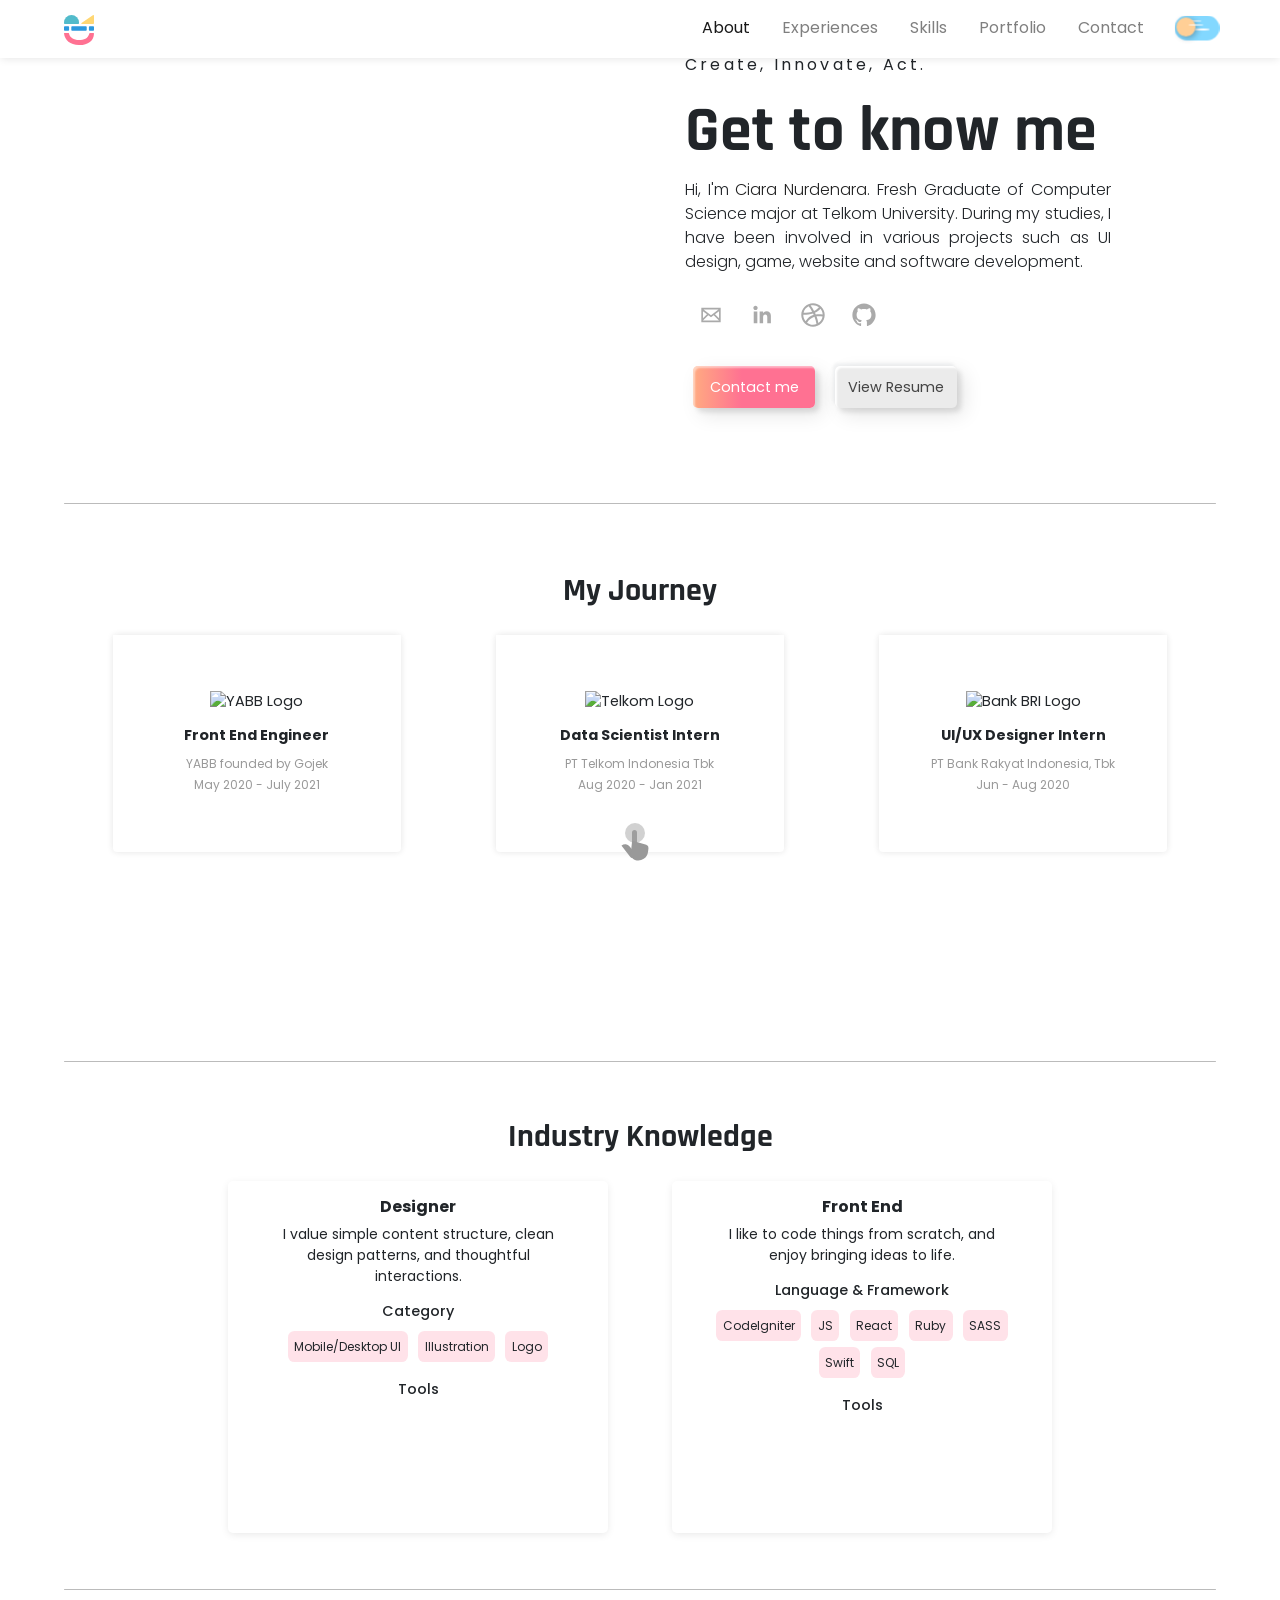
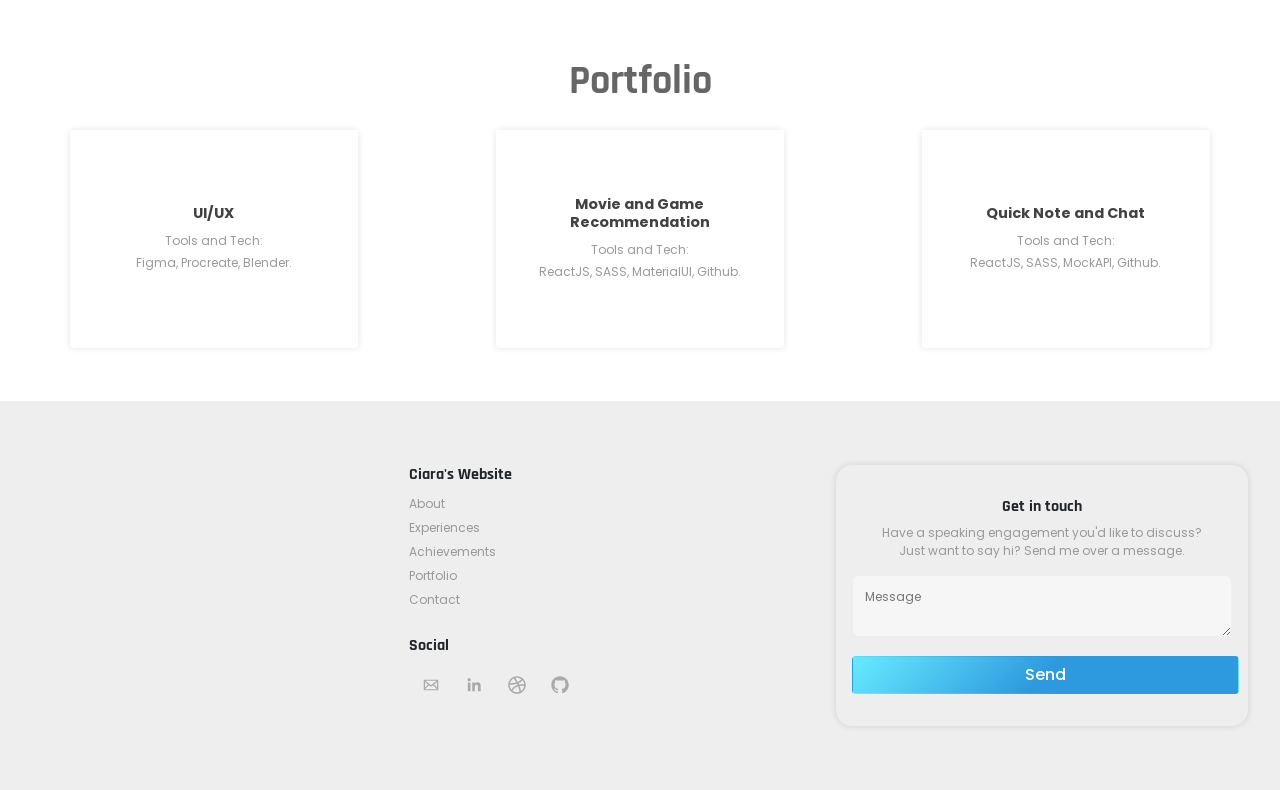
==== commit 88ae3673: "update" ====
--- a/index.html
+++ b/index.html
@@ -74,7 +74,7 @@
         <div class="col-sm-4 align-self-center">
             <p class="subtitle">Create, Innovate, Act.</p>
             <h1 class="title">Get to know me</h1>
-            <p class="body">Hi, I'm <span class="name">Ciara Nurdenara</span>. Student of Computer Science major at Telkom University. During my studies, I have been involved in various projects such as  UI design, game, website and software development. </p>    
+            <p class="body">Hi, I'm <span class="name">Ciara Nurdenara</span>. Fresh Graduate of Computer Science major at Telkom University. During my studies, I have been involved in various projects such as  UI design, game, website and software development. </p>    
             <ul class="soc inverted">
                     <li>
                     <a class="icon-8 email" href="mailto:ciaranurdenara.work@gmail.com" title="Email">
@@ -135,7 +135,7 @@
         <img class="logo" src="https://media-exp3.licdn.com/dms/image/C560BAQEeOBkZUiJLgA/company-logo_100_100/0/1587710072295?e=1634169600&v=beta&t=kGTHNw_ToUHuntPNP1xzVU0fwmaIRuHrQSfRfZaPVvI" alt="YABB Logo">
         <h3>Front End Engineer</h3>
         <span> <a href="https://www.anakbangsabisa.org/">YABB</a> founded by Gojek</span>
-        <br><span> May 2021 - Present</span>
+        <br><span> May 2020 - July 2021</span>
         <div class="hover_content">
           <p>Intensive learning english course provided by <a href="https://cakap.com/">Cakap</a>, and soft skill training provided by <a href="https://generasigigih.elearn.id/">XL Future Leaders</a>, frontend courses provided by <a href="https://progate.com/">Progate</a> and hands on project mentored by GOJEK professionals. 
           </p>
@@ -168,7 +168,7 @@
         <img class="logo inverted" src="https://upload.wikimedia.org/wikipedia/commons/thumb/6/68/BANK_BRI_logo.svg/1280px-BANK_BRI_logo.svg.png" alt="Bank BRI Logo">
         <h3>UI/UX Designer Intern</h3>
         <span> PT Bank Rakyat Indonesia, Tbk</span>
-        <br><span> Jun 2020 - Aug 2020</span>
+        <br><span> Jun - Aug 2020</span>
         <div class="hover_content">
         <ul>
           <li>Revamp Ceria, Briguna, and Kreasi (Mobile App and Website).</li>
@@ -189,12 +189,10 @@
 <!-- ====== Skills ====== -->
 <section class="skills">
   <h2>Industry Knowledge</h2>
-  <!-- <img src="assets\logociara.svg" alt="" style="width: 18px; margin-right: 1em;"> 
-  <span style="color: #666;">Under Construction</span> -->
+  
 
     <div class="container row center" id="skills-container">
       <div class="skills-card col-6" id="design-card">
-        <!-- <img src="" alt="designer"> -->
         <span class="iconify" data-icon="fluent:design-ideas-16-regular" data-inline="false" style="font-size: 4em;"></span>
         <h3>Designer</h3>
         <p>I value simple content structure, clean design patterns, and thoughtful interactions.</p>
@@ -214,7 +212,6 @@
       </div>
 
       <div class="skills-card col-6" id="fe-card">
-        <!-- <img src="" alt="designer"> -->
         <span class="iconify" data-icon="healthicons:desktop-app-outline" data-inline="false" style="font-size: 4em;"></span>
         <h3>Front End</h3>
         <p>I like to code things from scratch, and enjoy bringing ideas to life.</p>
@@ -243,9 +240,38 @@
 <!-- ====== Portfolio ====== -->
 <section class="portfolio">
   <h1 style="color: #666;">Portfolio</h1>
-    <img src="assets\logociara.svg" alt="" style="width: 18px; margin-right: 1em;">
-    <span style="color: #666;">Under Construction</span>
-
+   
+    <div class="row"> <a class="container container-exp col-sm"href="https://drive.google.com/file/d/1T0kDLRCPuzJKZM6i5WVHSpinXaDkCC-T/view">
+      <div  >
+        <div class="card">
+          <div class="content">
+            <h3>UI/UX</h3>
+        <span> Tools and Tech: <br>Figma, Procreate, Blender.</span>
+            
+          </div>
+        </div>       
+      </div></a>
+      <a class="container container-exp col-sm" href="https://rjcc.ciara.tech">
+        <div  >
+          <div class="card">
+            <div class="content">
+              <h3>Movie and Game Recommendation</h3>
+        <span> Tools and Tech: <br>ReactJS, SASS, MaterialUI, Github.</span>
+      
+            </div>
+          </div>       
+        </div></a>
+        <a class="container container-exp col-sm" href="https://chatat.ciara.tech/">
+          <div  >
+            <div class="card">
+              <div class="content">
+                <h3>Quick Note and Chat</h3>
+        <span> Tools and Tech: <br>ReactJS, SASS, MockAPI, Github.</span>
+        
+              </div>
+            </div>       
+          </div></a>
+    </div>
 
 </section>
 <!-- End Portfolio -->
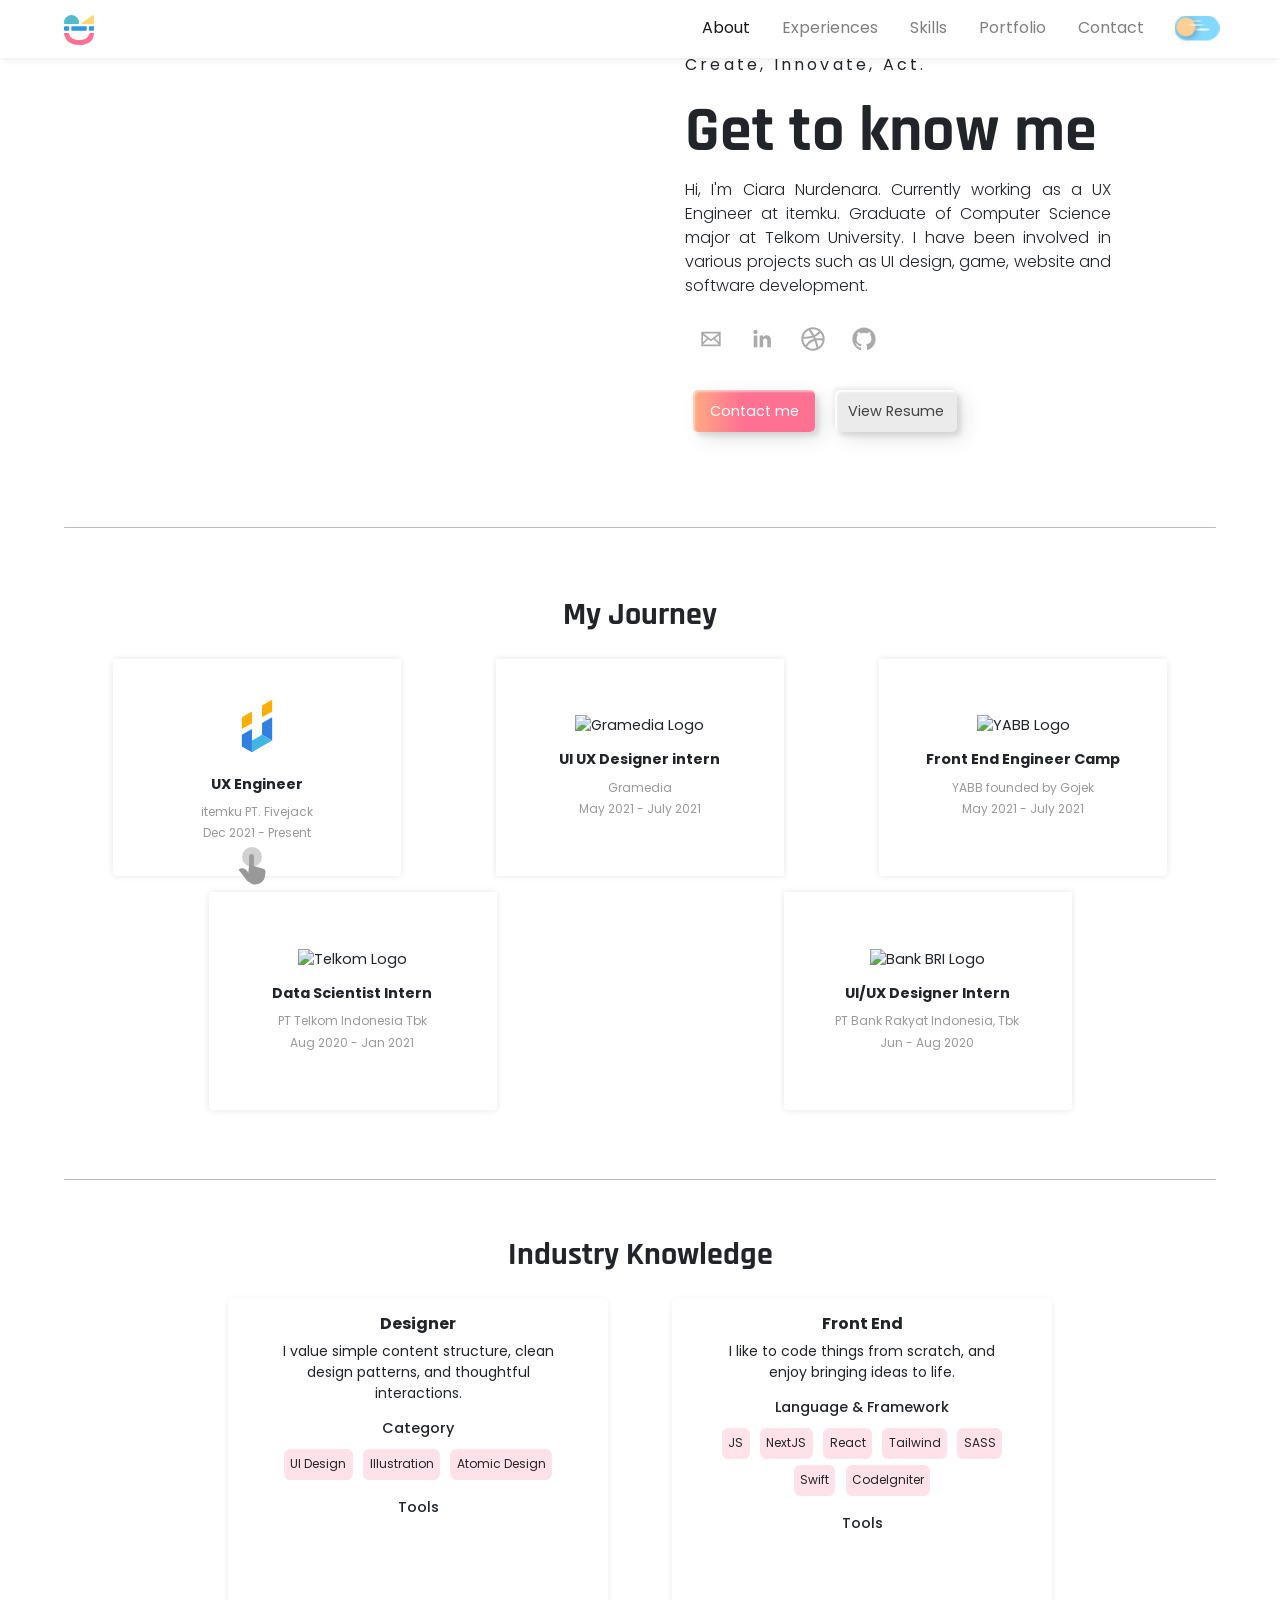
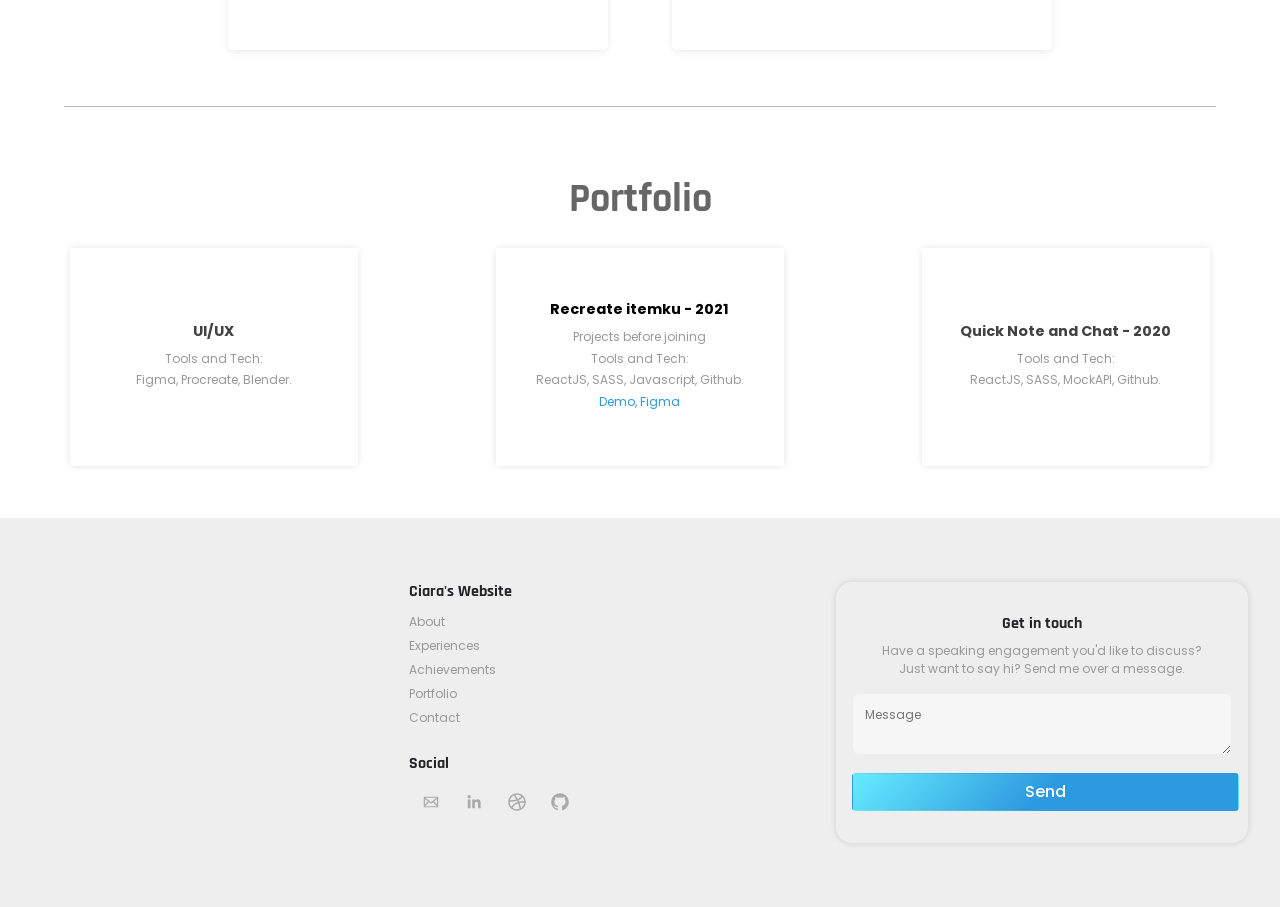
==== commit f3866127: "Update october" ====
--- a/index.html
+++ b/index.html
@@ -74,7 +74,7 @@
         <div class="col-sm-4 align-self-center">
             <p class="subtitle">Create, Innovate, Act.</p>
             <h1 class="title">Get to know me</h1>
-            <p class="body">Hi, I'm <span class="name">Ciara Nurdenara</span>. Fresh Graduate of Computer Science major at Telkom University. During my studies, I have been involved in various projects such as  UI design, game, website and software development. </p>    
+            <p class="body">Hi, I'm <span class="name">Ciara Nurdenara</span>. Currently working as a UX Engineer at itemku. Graduate of Computer Science major at Telkom University. I have been involved in various projects such as  UI design, game, website and software development. </p>    
             <ul class="soc inverted">
                     <li>
                     <a class="icon-8 email" href="mailto:ciaranurdenara.work@gmail.com" title="Email">
@@ -115,7 +115,7 @@
                 
             </ul>
             <a href="#contact"><button class="custom-btn btn-1 inverted" >Contact me </button></a>
-            <a href="https://drive.google.com/file/d/1pZ_QZInzutLztZdiiofpXsAPr6gJkvIo/view?usp=sharing"><button class="custom-btn btn-2 btn-invert">View Resume</button></a>
+            <a href="https://drive.google.com/file/d/1Ybl7cAJdXN4-5xfoDTm7SlMEIvlnfkLs/view?usp=sharing"><button class="custom-btn btn-2 btn-invert">View Resume</button></a>
         </div>
     </div>
     <span  id="experiences"></span>
@@ -131,25 +131,64 @@
 <div class="row">
   <div class="container container-exp col-sm">
     <div class="card">
+       <div class="hand-icon">
+        <div class="hand">
+          <div class="circle"></div>
+        </div>
+      </div>
       <div class="content">
-        <img class="logo" src="https://media-exp3.licdn.com/dms/image/C560BAQEeOBkZUiJLgA/company-logo_100_100/0/1587710072295?e=1634169600&v=beta&t=kGTHNw_ToUHuntPNP1xzVU0fwmaIRuHrQSfRfZaPVvI" alt="YABB Logo">
-        <h3>Front End Engineer</h3>
-        <span> <a href="https://www.anakbangsabisa.org/">YABB</a> founded by Gojek</span>
-        <br><span> May 2020 - July 2021</span>
+        <img class="logo" src="./assets//itemku-icon.svg" alt="itemku Logo">
+        <h3>UX Engineer</h3>
+        <span><a href="https://fivejack.com/" target="_blank">itemku PT. Fivejack</a></span>
+        <br><span> Dec 2021 - Present</span>
         <div class="hover_content">
-          <p>Intensive learning english course provided by <a href="https://cakap.com/">Cakap</a>, and soft skill training provided by <a href="https://generasigigih.elearn.id/">XL Future Leaders</a>, frontend courses provided by <a href="https://progate.com/">Progate</a> and hands on project mentored by GOJEK professionals. 
-          </p>
+          <ul>
+          <li>Collaborate with UX Designer and Frontend Engineer.</li>
+          <li>contribute in developing <a href="itemku.com" target="_blank">itemku.com </a> and <a href="world.itemku.com" target="_blank">itemku world (forum)</a></li>
+          <li>translate or implement the design to code with atomic design methods.</li>
+          <li>Improve web performance by reaching a good core web vitals metric and improve code efficiency. </li>
+          <li>Contibute in create and maintain the design system and release it to npm.</li>
+        </ul>
         </div>
       </div>
     </div>       
   </div>
+ <div class="container container-exp col-sm">
+    <div class="card">
+      <div class="content">
+        <img class="logo" src="https://www.gramedia.com/assets/gramedia-icon-2.png" alt="Gramedia Logo">
+        <h3>UI UX Designer intern</h3>
+        <span> <a href="https://www.gramedia.com/">Gramedia</a></span>
+        <br><span> May 2021 - July 2021</span>
+        <div class="hover_content">
+          <ul>
+          <li>Worked closely with the Product Manager, Engineers, and UIUX team.</li>
+          <li>Revamp Gramedia.com website, responsive web and mobile apps.</li>
+          <li>Design high-fidelity mockups, illustration and prototypes. </li>
+          <li>Maintain and create a design system.</li>
+        </ul>
+        </div>
+      </div>
+    </div>       
+  </div>
+  <div class="container container-exp col-sm">
+    <div class="card">
+      <div class="content">
+        <img class="logo" src="https://www.anakbangsabisa.org/images/yabb_horizontal_logo_optimized.png" alt="YABB Logo">
+        <h3>Front End Engineer Camp</h3>
+        <span> <a href="https://www.anakbangsabisa.org/" target="_blank">YABB</a> founded by Gojek</span>
+        <br><span> May 2021 - July 2021</span>
+        <div class="hover_content">
+          <p>Intensive learning english course provided by <a href="https://cakap.com/" target="_blank">Cakap</a>, and soft skill training provided by <a href="https://generasigigih.elearn.id/" target="_blank">XL Future Leaders</a>, frontend courses provided by <a href="https://progate.com/" target="_blank">Progate</a> and hands on project mentored by GOJEK professionals. 
+          </p>
+        </div>
+      </div>
+    </div>       
+  </div>
+  
 <div class="container container-exp col-sm">
     <div class="card">
-      <div class="hand-icon">
-        <div class="hand">
-          <div class="circle"></div>
-        </div>
-      </div>
+     
       <div class="content">
         <img class="logo" src="https://upload.wikimedia.org/wikipedia/en/thumb/c/c4/Telkom_Indonesia_2013.svg/1200px-Telkom_Indonesia_2013.svg.png" alt="Telkom Logo">
         <h3>Data Scientist Intern</h3>
@@ -198,9 +237,9 @@
         <p>I value simple content structure, clean design patterns, and thoughtful interactions.</p>
         <h4>Category</h4>
         <div style="margin-bottom: 1rem;">
-          <div class="design" id="skill-mobile">Mobile/Desktop UI</div> 
+          <div class="design" id="skill-mobile">UI Design</div> 
           <div class="design"id="skill-illus">Illustration</div> 
-          <div class="design"id="skill-logo">Logo</div>
+          <div class="design"id="skill-logo">Atomic Design</div>
         </div>
         
         <h4>Tools</h4>
@@ -217,13 +256,14 @@
         <p>I like to code things from scratch, and enjoy bringing ideas to life.</p>
         <h4>Language & Framework</h4>
         <div style="margin-bottom: 1rem;">
-          <div class="fe"id="skill-ci">CodeIgniter</div> 
           <div class="fe" id="skill-js">JS</div> 
+          <div class="fe" id="skill-js">NextJS</div> 
           <div class="fe"id="skill-react">React</div>
-          <div class="fe"id="skill-ruby">Ruby</div>
+          <div class="fe"id="skill-ruby">Tailwind</div>
           <div class="fe"id="skill-sass">SASS</div>
           <div class="fe"id="skill-swift">Swift</div> 
-          <div class="fe"id="skill-sql">SQL</div> 
+          <div class="fe"id="skill-ci">CodeIgniter</div> 
+          <!-- <div class="fe"id="skill-sql">SQL</div>  -->
         </div>
         
         <h4>Tools</h4>
@@ -241,31 +281,35 @@
 <section class="portfolio">
   <h1 style="color: #666;">Portfolio</h1>
    
-    <div class="row"> <a class="container container-exp col-sm"href="https://drive.google.com/file/d/1T0kDLRCPuzJKZM6i5WVHSpinXaDkCC-T/view">
+    <div class="row"> 
+      <a class="container container-exp col-sm" href="https://drive.google.com/file/d/1T0kDLRCPuzJKZM6i5WVHSpinXaDkCC-T/view" target="_blank">
       <div  >
         <div class="card">
           <div class="content">
             <h3>UI/UX</h3>
-        <span> Tools and Tech: <br>Figma, Procreate, Blender.</span>
-            
+           <span> Tools and Tech: <br>Figma, Procreate, Blender.</span>
           </div>
         </div>       
       </div></a>
-      <a class="container container-exp col-sm" href="https://rjcc.ciara.tech">
-        <div  >
-          <div class="card">
-            <div class="content">
-              <h3>Movie and Game Recommendation</h3>
-        <span> Tools and Tech: <br>ReactJS, SASS, MaterialUI, Github.</span>
       
-            </div>
-          </div>       
-        </div></a>
-        <a class="container container-exp col-sm" href="https://chatat.ciara.tech/">
+        <div class="container container-exp col-sm" >
+          <a  href="https://itemku.ciara.tech" target="_blank">
+              <div class="card">
+              <div class="content">
+                  <h3 style="color:black">Recreate itemku - 2021</h3>
+                  <span>Projects before joining</span><br>
+                  <span> Tools and Tech: <br>ReactJS, SASS, Javascript, Github.</span> <br>
+                  <a  href="https://itemku.ciara.tech" target="_blank"><span style="color: #2d99de">Demo, </span></a>
+                  <a  href="https://www.figma.com/file/Ga0IMkRaeecUulQq7WV3Ql/itemku?node-id=100%3A842" target="_blank"><span style="color: #2d99de">Figma</span></a>
+                </div>
+              </div>       
+          </a>
+        </div>
+        <a class="container container-exp col-sm" href="https://chatat.ciara.tech/" target="_blank">
           <div  >
             <div class="card">
               <div class="content">
-                <h3>Quick Note and Chat</h3>
+                <h3>Quick Note and Chat - 2020</h3>
         <span> Tools and Tech: <br>ReactJS, SASS, MockAPI, Github.</span>
         
               </div>
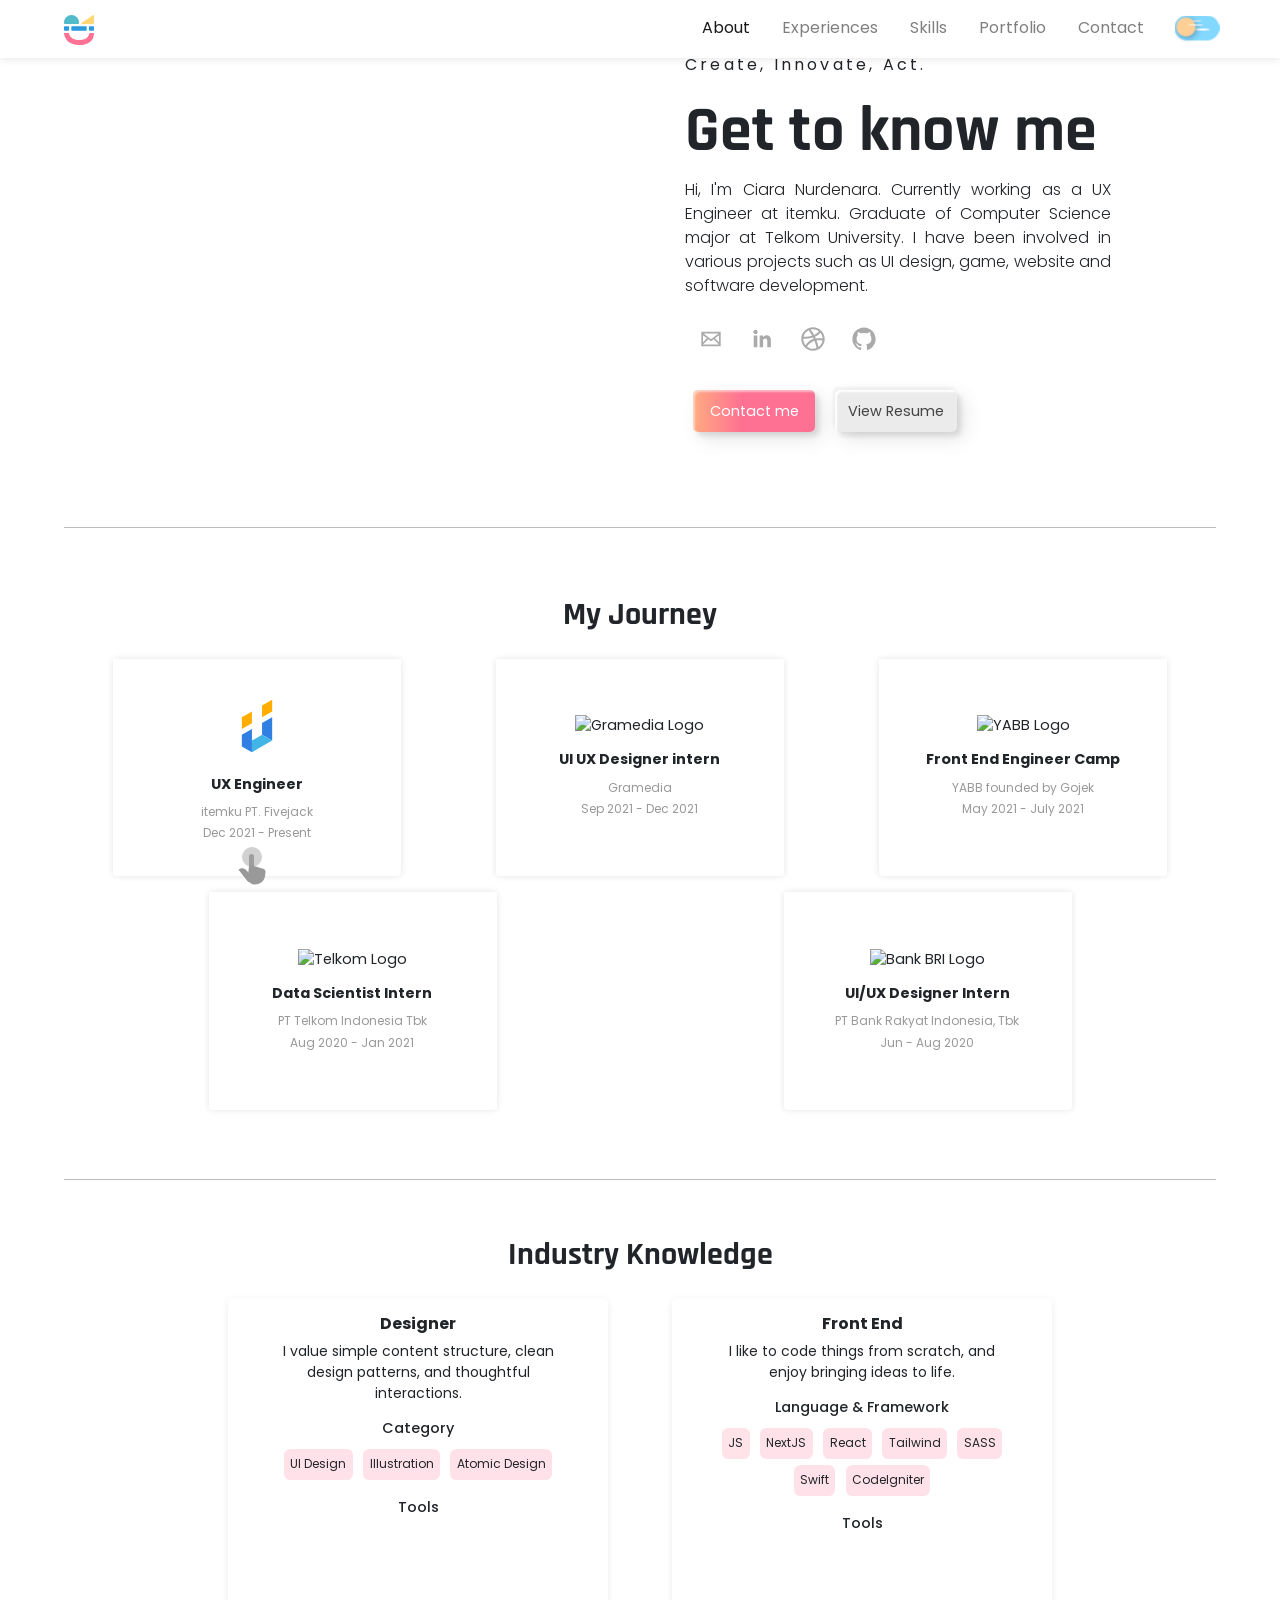
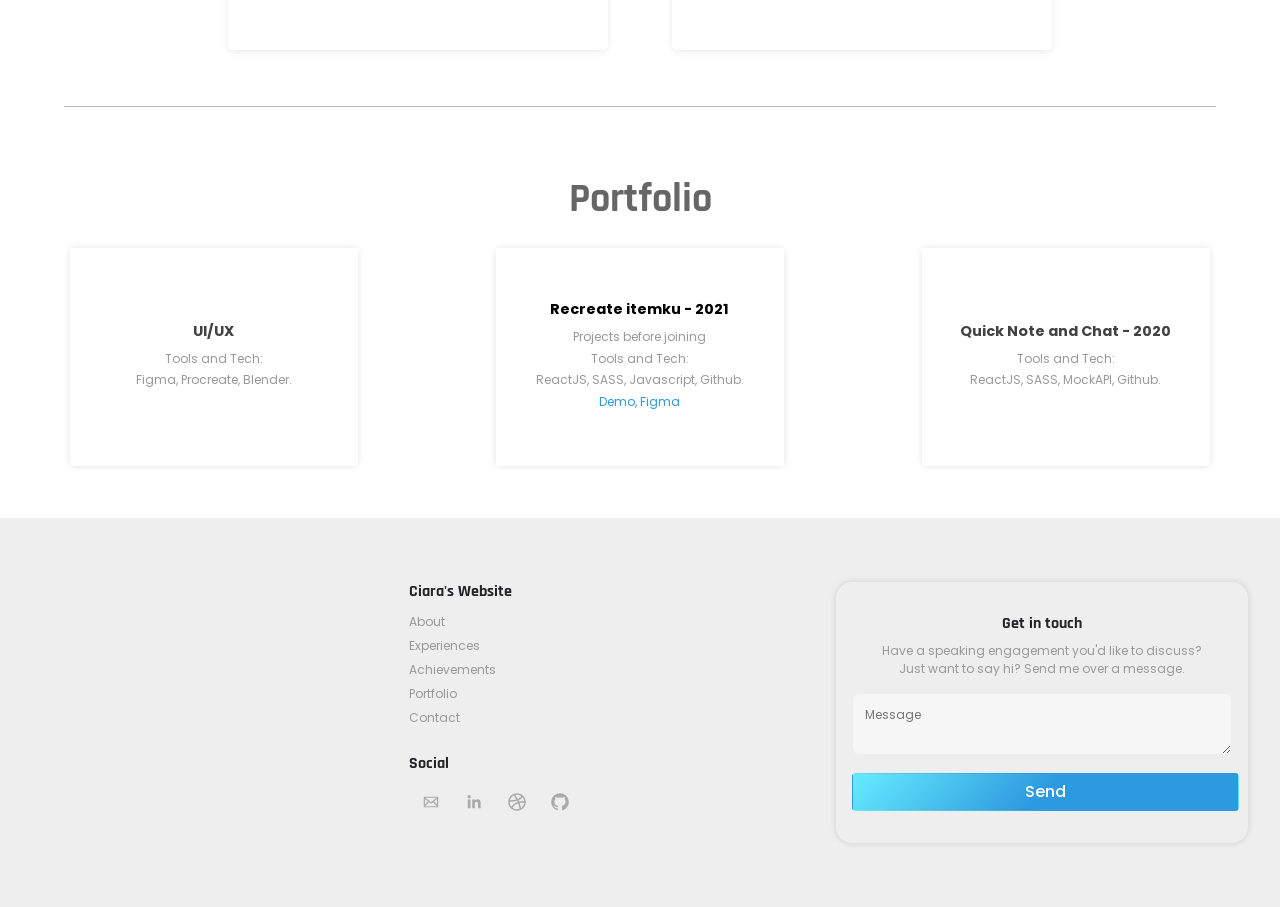
==== commit e36a2344: "Update index.html" ====
--- a/index.html
+++ b/index.html
@@ -144,7 +144,7 @@
         <div class="hover_content">
           <ul>
           <li>Collaborate with UX Designer and Frontend Engineer.</li>
-          <li>contribute in developing <a href="itemku.com" target="_blank">itemku.com </a> and <a href="world.itemku.com" target="_blank">itemku world (forum)</a></li>
+          <li>contribute in developing <a href="https://itemku.com" target="_blank">itemku.com </a> and <a href="https://world.itemku.com" target="_blank">itemku world (forum)</a></li>
           <li>translate or implement the design to code with atomic design methods.</li>
           <li>Improve web performance by reaching a good core web vitals metric and improve code efficiency. </li>
           <li>Contibute in create and maintain the design system and release it to npm.</li>
@@ -159,7 +159,7 @@
         <img class="logo" src="https://www.gramedia.com/assets/gramedia-icon-2.png" alt="Gramedia Logo">
         <h3>UI UX Designer intern</h3>
         <span> <a href="https://www.gramedia.com/">Gramedia</a></span>
-        <br><span> May 2021 - July 2021</span>
+        <br><span> Sep 2021 - Dec 2021</span>
         <div class="hover_content">
           <ul>
           <li>Worked closely with the Product Manager, Engineers, and UIUX team.</li>
@@ -293,7 +293,7 @@
       </div></a>
       
         <div class="container container-exp col-sm" >
-          <a  href="https://itemku.ciara.tech" target="_blank">
+          <a  href="https://drive.google.com/file/d/1_ScH8uZ6XN1MuCBJpwKmh4bUptPl5nzY/view?usp=sharing" target="_blank">
               <div class="card">
               <div class="content">
                   <h3 style="color:black">Recreate itemku - 2021</h3>
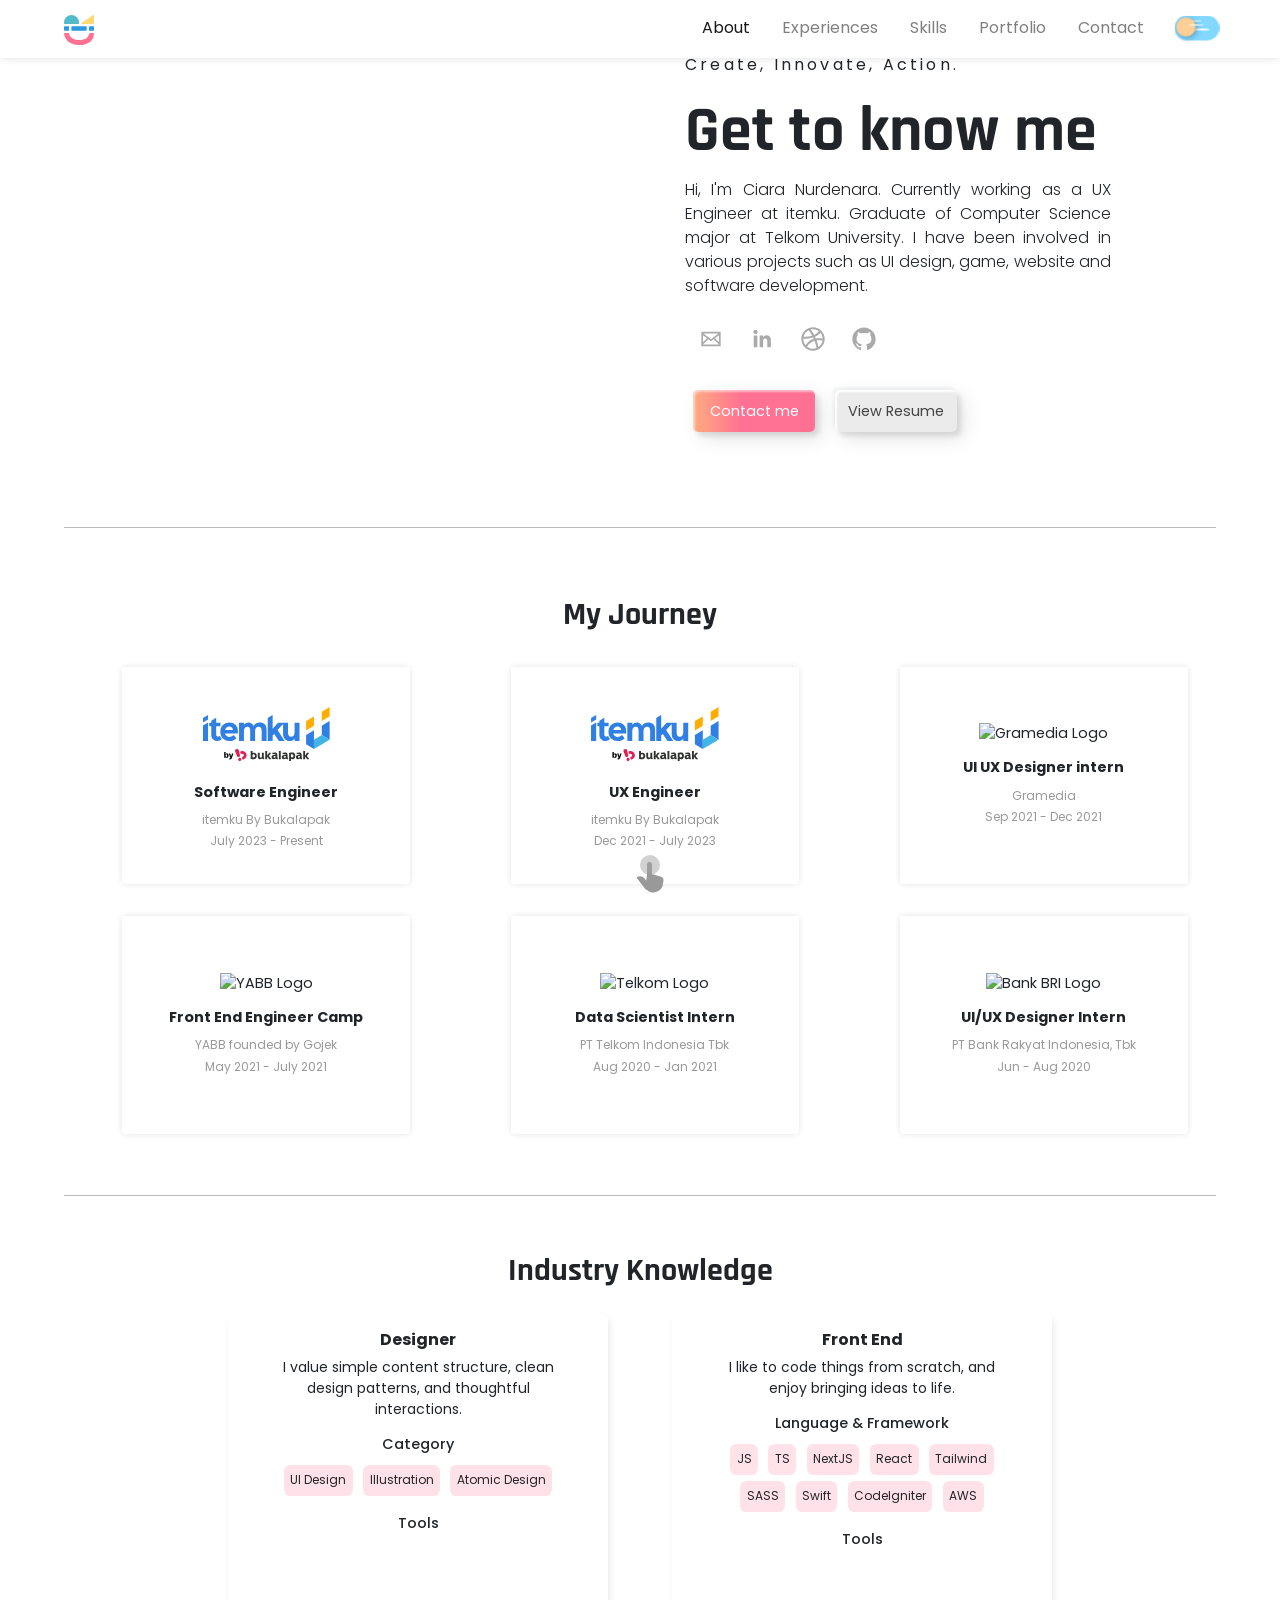
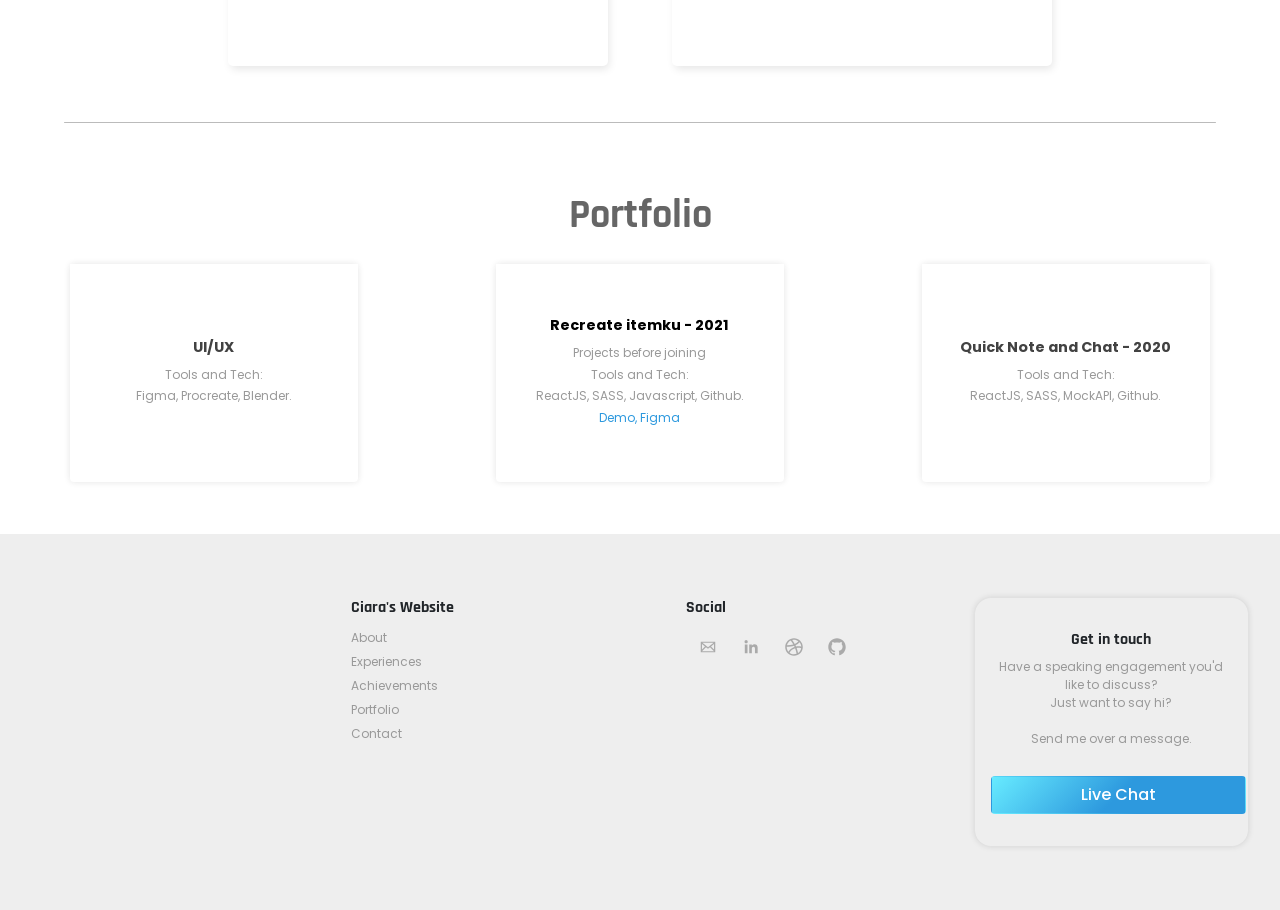
==== commit 9e7e78b7: "Update: latest experience and styling" ====
--- a/index.html
+++ b/index.html
@@ -1,408 +1,389 @@
 <!DOCTYPE html>
 <html lang="en">
-<head>
-    <meta charset="UTF-8">
-    <meta http-equiv="X-UA-Compatible" content="IE=edge">
-    <meta name="viewport" content="width=device-width, initial-scale=1.0">
-    <meta name="description" content="Hi, I'm Ciara Nurdenara. Student of Computer Science major at Telkom University. During my studies, I have been involved in various projects such as UI design, game, website and software development.">
-    <title>Ciara Nurdenara</title>
-    <link rel="icon" href="assets\logociara-col.svg">
-    <link rel="apple-touch-icon" href="assets\logociara-col.svg">
-    <link href="https://cdnjs.cloudflare.com/ajax/libs/twitter-bootstrap/4.0.0/css/bootstrap.css" rel="stylesheet">
-    <link rel="stylesheet" href="assets\css\style.css">
-    <link rel="preconnect" href="https://fonts.googleapis.com">
-    <link rel="preconnect" href="https://fonts.gstatic.com" crossorigin>
-    <script src="https://code.iconify.design/1/1.0.7/iconify.min.js"></script>
-    <link href="https://fonts.googleapis.com/css2?family=Lato:wght@300&family=Poppins:wght@300;400;500;600;700&family=Rajdhani:wght@700&display=swap" rel="stylesheet">
-    <link rel="stylesheet" href="https://cdnjs.cloudflare.com/ajax/libs/font-awesome/4.7.0/css/font-awesome.min.css">
-</head>
-<body data-spy="scroll" data-target=".navbar" data-offset="50">
-    <button onclick="topFunction()" id="scroll" title="Go to top" class="inverted">
-        <i class="fas fa-chevron-up"></i>
-    </button>
-    <!-- ==== Navbar ==== -->
-    <div class="nav-container">
-        <header>
-
+   <head>
+      <meta charset="UTF-8">
+      <meta http-equiv="X-UA-Compatible" content="IE=edge">
+      <meta name="viewport" content="width=device-width, initial-scale=1.0">
+      <meta name="description" content="Hi, I'm Ciara Nurdenara. Student of Computer Science major at Telkom University. During my studies, I have been involved in various projects such as UI design, game, website and software development.">
+      <title>Ciara Nurdenara</title>
+      <link rel="icon" href="assets\logociara-col.svg">
+      <link rel="apple-touch-icon" href="assets\logociara-col.svg">
+      <link href="https://cdnjs.cloudflare.com/ajax/libs/twitter-bootstrap/4.0.0/css/bootstrap.css" rel="stylesheet">
+      <link rel="stylesheet" href="assets\css\style.css">
+      <link rel="preconnect" href="https://fonts.googleapis.com">
+      <link rel="preconnect" href="https://fonts.gstatic.com" crossorigin>
+      <script src="https://code.iconify.design/1/1.0.7/iconify.min.js"></script>
+      <link href="https://fonts.googleapis.com/css2?family=Lato:wght@300&family=Poppins:wght@300;400;500;600;700&family=Rajdhani:wght@700&display=swap" rel="stylesheet">
+      <link rel="stylesheet" href="https://cdnjs.cloudflare.com/ajax/libs/font-awesome/4.7.0/css/font-awesome.min.css">
+      <script type="text/javascript">window.$crisp=[];window.CRISP_WEBSITE_ID="8dd0a3c6-021e-41c0-af50-9f1187cfc9c5";(function(){d=document;s=d.createElement("script");s.src="https://client.crisp.chat/l.js";s.async=1;d.getElementsByTagName("head")[0].appendChild(s);})();</script>
+   </head>
+   <body data-spy="scroll" data-target=".navbar" data-offset="50">
+      <button onclick="topFunction()" id="scroll" title="Go to top" class="inverted">
+      <i class="fas fa-chevron-up"></i>
+      </button>
+      <div class="nav-container">
+         <header>
             <nav class="navbar navbar-expand-lg fixed-top navbar-light">
-                <a class="navbar-brand" href="https://ciara.tech" tabindex="-1"><img class="inverted"src="assets\logociara-col.svg" alt="Ciara" width="30px" height="30px"></a>
-                <button class="navbar-toggler" type="button" data-toggle="collapse" data-target="#navbarNavAltMarkup" aria-controls="navbarNavAltMarkup" aria-expanded="false" aria-label="Toggle navigation">
-                  <span class="navbar-toggler-icon"></span>
-                </button>
-                <div class="toggleWrapper inverted">
+               <a class="navbar-brand" href="https://ciara.tech" tabindex="-1"><img class="inverted"src="assets\logociara-col.svg" alt="Ciara" width="30px" height="30px"></a>
+               <button class="navbar-toggler" type="button" data-toggle="collapse" data-target="#navbarNavAltMarkup" aria-controls="navbarNavAltMarkup" aria-expanded="false" aria-label="Toggle navigation">
+               <span class="navbar-toggler-icon"></span>
+               </button>
+               <div class="toggleWrapper inverted">
                   <label for="dn" class="toggle" hidden></label>
-                    <input type="checkbox" class="dn" id="dn"/>
-                    <label for="dn" class="toggle">
-                      <span class="toggle__handler">
-                        <span class="crater crater--1"></span>
-                        <span class="crater crater--2"></span>
-                        <span class="crater crater--3"></span>
-                      </span>
-                      <span class="star star--1"></span>
-                      <span class="star star--2"></span>
-                      <span class="star star--3"></span>
-                      <span class="star star--4"></span>
-                      <span class="star star--5"></span>
-                      <span class="star star--6"></span>
-                    </label>
-                  </div>
-                <div class="collapse navbar-collapse justify-content-end menu-center" id="navbarNavAltMarkup">
+                  <input type="checkbox" class="dn" id="dn"/>
+                  <label for="dn" class="toggle">
+                  <span class="toggle__handler">
+                  <span class="crater crater--1"></span>
+                  <span class="crater crater--2"></span>
+                  <span class="crater crater--3"></span>
+                  </span>
+                  <span class="star star--1"></span>
+                  <span class="star star--2"></span>
+                  <span class="star star--3"></span>
+                  <span class="star star--4"></span>
+                  <span class="star star--5"></span>
+                  <span class="star star--6"></span>
+                  </label>
+               </div>
+               <div class="collapse navbar-collapse justify-content-end menu-center" id="navbarNavAltMarkup">
                   <ul class="nav navbar-nav navbar-right">
-                    <li><a class="nav-item nav-link active border-bottom-animation" href="#about">About <span class="sr-only">(current)</span></a></li>
-                    <li><a class="nav-item nav-link border-bottom-animation" href="#experiences">Experiences</a></li> 
-                    <li><a class="nav-item nav-link border-bottom-animation" href="#skills">Skills</a></li> 
-                    <li><a class="nav-item nav-link border-bottom-animation" href="#portfolio">Portfolio</a></li> 
-                    <li><a class="nav-item nav-link border-bottom-animation" href="#contact">Contact</a></li> 
-                    
+                     <li><a class="nav-item nav-link active border-bottom-animation" href="#about">About <span class="sr-only">(current)</span></a></li>
+                     <li><a class="nav-item nav-link border-bottom-animation" href="#experiences">Experiences</a></li>
+                     <li><a class="nav-item nav-link border-bottom-animation" href="#skills">Skills</a></li>
+                     <li><a class="nav-item nav-link border-bottom-animation" href="#portfolio">Portfolio</a></li>
+                     <li><a class="nav-item nav-link border-bottom-animation" href="#contact">Contact</a></li>
                   </ul>
-                </div>
-              </nav>
-        </header>
-    </div>
-    <!-- End Nav -->
-    
-    <!-- ======= Hero Section ======= -->
-<section class="hero" id="about">
-    <div class="content row">
-        <div class="col-sm-6 inverted">
-            <model-viewer data-js-focus-visible id="3dlogo" camera-controls auto-rotate environment-image="neutral"  src="assets\logociara.gltf"  
-            alt="Ciara's Logo 3D Model" shadow-intensity="0.5" camera-controls=""  magic-leap="" 
-            camera-orbit="calc(15deg - env(body-scroll) * 30deg) 75deg auto" > 
-            <img src="assets\logociara-col.svg" alt="" hidden width="100%">
-        </model-viewer>
-        </div>
-        <div class="col-sm-4 align-self-center">
-            <p class="subtitle">Create, Innovate, Act.</p>
-            <h1 class="title">Get to know me</h1>
-            <p class="body">Hi, I'm <span class="name">Ciara Nurdenara</span>. Currently working as a UX Engineer at itemku. Graduate of Computer Science major at Telkom University. I have been involved in various projects such as  UI design, game, website and software development. </p>    
-            <ul class="soc inverted">
-                    <li>
-                    <a class="icon-8 email" href="mailto:ciaranurdenara.work@gmail.com" title="Email">
-                      <div class="ir">
-                        <svg viewbox="0 0 512 512" preserveAspectRatio="xMidYMid meet" width="512" height="512">
-                          <path d="M101.3 141.6v228.9h0.3 308.4 0.8V141.6H101.3zM375.7 167.8l-119.7 91.5 -119.6-91.5H375.7zM127.6 194.1l64.1 49.1 -64.1 64.1V194.1zM127.8 344.2l84.9-84.9 43.2 33.1 43-32.9 84.7 84.7L127.8 344.2 127.8 344.2zM384.4 307.8l-64.4-64.4 64.4-49.3V307.8z"></path>
-                        </svg>
-                      </div>
-                    </a>
-                  </li>
-                  <li>
-                    <a class="icon-17 linkedin" href="https://www.linkedin.com/in/ciaranurdenara/" title="LinkedIn">
-                      <div class="ir">
-                        <svg viewbox="0 0 512 512" preserveAspectRatio="xMidYMid meet" width="512" height="512">
-                          <path d="M186.4 142.4c0 19-15.3 34.5-34.2 34.5 -18.9 0-34.2-15.4-34.2-34.5 0-19 15.3-34.5 34.2-34.5C171.1 107.9 186.4 123.4 186.4 142.4zM181.4 201.3h-57.8V388.1h57.8V201.3zM273.8 201.3h-55.4V388.1h55.4c0 0 0-69.3 0-98 0-26.3 12.1-41.9 35.2-41.9 21.3 0 31.5 15 31.5 41.9 0 26.9 0 98 0 98h57.5c0 0 0-68.2 0-118.3 0-50-28.3-74.2-68-74.2 -39.6 0-56.3 30.9-56.3 30.9v-25.2H273.8z"></path>
-                        </svg>
-                      </div>
-                    </a>
-                  </li>
-                  <li>
-                    <a class="icon-7 dribbble" href="https://www.dribbble.com/ciarand/" title="Dribbble">
-                      <div class="ir">
-                        <svg viewbox="0 0 512 512" preserveAspectRatio="xMidYMid meet" width="512" height="512">
-                          <path d="M256 68.4C152.4 68.4 68.4 152.4 68.4 256c0 103.6 84 187.6 187.6 187.6S443.6 359.6 443.6 256C443.6 152.4 359.6 68.4 256 68.4zM410.6 247.3c-40.3-6.6-77.3-7-111-1.1 -3.8-8.8-7.8-17.6-12-26.3 36.1-15.6 65.1-36.9 86.7-63.8C395.4 181 408.6 212.6 410.6 247.3zM350.5 133.4c-18.8 24.3-44.8 43.5-78 57.5 -15.9-29.1-34-57.5-54.5-85 12.2-3.1 24.9-4.9 38-4.9C291.6 101 324.3 113.2 350.5 133.4zM186.1 117.9c20.8 27.2 39.3 55.3 55.3 84.1 -38 11.2-83.4 16.9-135.8 17.3C116.4 175 146.3 138.1 186.1 117.9zM101 256c0-1.3 0.2-2.7 0.2-4 60.2-0.1 112.1-7 155.6-20.7 3.6 7.4 7.1 14.9 10.5 22.4 -52.8 16.5-96.4 50.4-130.3 101.3C114.5 328.2 101 293.6 101 256zM160.9 378.1c30.8-48.3 70.1-79.7 118.8-94.2 14.5 37.8 25.2 76.8 31.9 116.6 -17.3 6.7-36 10.5-55.6 10.5C220.1 411 187.2 398.6 160.9 378.1zM342 384.8c-6.9-36.8-16.9-72.8-30-107.8 29.3-4.1 61.6-3.1 96.9 3.1C402.1 323.6 377.2 361.3 342 384.8z"></path>
-                        </svg>
-                      </div>
-                    </a>
-                  </li>
-                  <li>
-                    <a class="icon-13 github" href="https://github.com/ciaranrdnr" title="GitHub">
-                      <div class="ir">
-                        <svg viewbox="0 0 512 512" preserveAspectRatio="xMidYMid meet" width="512" height="512">
-                          <path d="M256 70.7c-102.6 0-185.9 83.2-185.9 185.9 0 82.1 53.3 151.8 127.1 176.4 9.3 1.7 12.3-4 12.3-8.9V389.4c-51.7 11.3-62.5-21.9-62.5-21.9 -8.4-21.5-20.6-27.2-20.6-27.2 -16.9-11.5 1.3-11.3 1.3-11.3 18.7 1.3 28.5 19.2 28.5 19.2 16.6 28.4 43.5 20.2 54.1 15.4 1.7-12 6.5-20.2 11.8-24.9 -41.3-4.7-84.7-20.6-84.7-91.9 0-20.3 7.3-36.9 19.2-49.9 -1.9-4.7-8.3-23.6 1.8-49.2 0 0 15.6-5 51.1 19.1 14.8-4.1 30.7-6.2 46.5-6.3 15.8 0.1 31.7 2.1 46.6 6.3 35.5-24 51.1-19.1 51.1-19.1 10.1 25.6 3.8 44.5 1.8 49.2 11.9 13 19.1 29.6 19.1 49.9 0 71.4-43.5 87.1-84.9 91.7 6.7 5.8 12.8 17.1 12.8 34.4 0 24.9 0 44.9 0 51 0 4.9 3 10.7 12.4 8.9 73.8-24.6 127-94.3 127-176.4C441.9 153.9 358.6 70.7 256 70.7z"></path>
-                        </svg>
-                      </div>
-                    </a>
-                  </li>
-                
-            </ul>
-            <a href="#contact"><button class="custom-btn btn-1 inverted" >Contact me </button></a>
-            <a href="https://drive.google.com/file/d/1Ybl7cAJdXN4-5xfoDTm7SlMEIvlnfkLs/view?usp=sharing"><button class="custom-btn btn-2 btn-invert">View Resume</button></a>
-        </div>
-    </div>
-    <span  id="experiences"></span>
-    
-</section>
-<!-- End Hero -->
-
-<!-- ====== Experiences ====== -->
-<hr class="solid">
-
-<section class="exp" >
-  <h2>My Journey</h2>
-<div class="row">
-  <div class="container container-exp col-sm">
-    <div class="card">
-       <div class="hand-icon">
-        <div class="hand">
-          <div class="circle"></div>
-        </div>
+               </div>
+            </nav>
+         </header>
       </div>
-      <div class="content">
-        <img class="logo" src="./assets//itemku-icon.svg" alt="itemku Logo">
-        <h3>UX Engineer</h3>
-        <span><a href="https://fivejack.com/" target="_blank">itemku PT. Fivejack</a></span>
-        <br><span> Dec 2021 - Present</span>
-        <div class="hover_content">
-          <ul>
-          <li>Collaborate with UX Designer and Frontend Engineer.</li>
-          <li>contribute in developing <a href="https://itemku.com" target="_blank">itemku.com </a> and <a href="https://world.itemku.com" target="_blank">itemku world (forum)</a></li>
-          <li>translate or implement the design to code with atomic design methods.</li>
-          <li>Improve web performance by reaching a good core web vitals metric and improve code efficiency. </li>
-          <li>Contibute in create and maintain the design system and release it to npm.</li>
-        </ul>
-        </div>
-      </div>
-    </div>       
-  </div>
- <div class="container container-exp col-sm">
-    <div class="card">
-      <div class="content">
-        <img class="logo" src="https://www.gramedia.com/assets/gramedia-icon-2.png" alt="Gramedia Logo">
-        <h3>UI UX Designer intern</h3>
-        <span> <a href="https://www.gramedia.com/">Gramedia</a></span>
-        <br><span> Sep 2021 - Dec 2021</span>
-        <div class="hover_content">
-          <ul>
-          <li>Worked closely with the Product Manager, Engineers, and UIUX team.</li>
-          <li>Revamp Gramedia.com website, responsive web and mobile apps.</li>
-          <li>Design high-fidelity mockups, illustration and prototypes. </li>
-          <li>Maintain and create a design system.</li>
-        </ul>
-        </div>
-      </div>
-    </div>       
-  </div>
-  <div class="container container-exp col-sm">
-    <div class="card">
-      <div class="content">
-        <img class="logo" src="https://www.anakbangsabisa.org/images/yabb_horizontal_logo_optimized.png" alt="YABB Logo">
-        <h3>Front End Engineer Camp</h3>
-        <span> <a href="https://www.anakbangsabisa.org/" target="_blank">YABB</a> founded by Gojek</span>
-        <br><span> May 2021 - July 2021</span>
-        <div class="hover_content">
-          <p>Intensive learning english course provided by <a href="https://cakap.com/" target="_blank">Cakap</a>, and soft skill training provided by <a href="https://generasigigih.elearn.id/" target="_blank">XL Future Leaders</a>, frontend courses provided by <a href="https://progate.com/" target="_blank">Progate</a> and hands on project mentored by GOJEK professionals. 
-          </p>
-        </div>
-      </div>
-    </div>       
-  </div>
-  
-<div class="container container-exp col-sm">
-    <div class="card">
-     
-      <div class="content">
-        <img class="logo" src="https://upload.wikimedia.org/wikipedia/en/thumb/c/c4/Telkom_Indonesia_2013.svg/1200px-Telkom_Indonesia_2013.svg.png" alt="Telkom Logo">
-        <h3>Data Scientist Intern</h3>
-        <span> PT Telkom Indonesia Tbk</span>
-        <br><span> Aug 2020 - Jan 2021</span>
-        <div class="hover_content">
-          <p>Did several research related to Computer Vision and contributed to the development of the Advance Technology Research Laboratory website.
-          </p>
-        </div>
-      </div>
-    </div>       
-  </div>
-<div class="container container-exp col-sm">
-    <div class="card">
-      <div class="content">
-        <img class="logo inverted" src="https://upload.wikimedia.org/wikipedia/commons/thumb/6/68/BANK_BRI_logo.svg/1280px-BANK_BRI_logo.svg.png" alt="Bank BRI Logo">
-        <h3>UI/UX Designer Intern</h3>
-        <span> PT Bank Rakyat Indonesia, Tbk</span>
-        <br><span> Jun - Aug 2020</span>
-        <div class="hover_content">
-        <ul>
-          <li>Revamp Ceria, Briguna, and Kreasi (Mobile App and Website).</li>
-          <li>Define unique selling points, goals, pain points, and persona.</li>
-          <li>Illustrate story boards, and made task flow. </li>
-          <li>Illustrate branding elements.</li>
-        </ul>
-        </div>
-      </div>
-    </div> 
-</div>
-
-</section>
-<span  id="skills"></span>      
-
-<!-- End Experiences -->
-<hr class="solid">
-<!-- ====== Skills ====== -->
-<section class="skills">
-  <h2>Industry Knowledge</h2>
-  
-
-    <div class="container row center" id="skills-container">
-      <div class="skills-card col-6" id="design-card">
-        <span class="iconify" data-icon="fluent:design-ideas-16-regular" data-inline="false" style="font-size: 4em;"></span>
-        <h3>Designer</h3>
-        <p>I value simple content structure, clean design patterns, and thoughtful interactions.</p>
-        <h4>Category</h4>
-        <div style="margin-bottom: 1rem;">
-          <div class="design" id="skill-mobile">UI Design</div> 
-          <div class="design"id="skill-illus">Illustration</div> 
-          <div class="design"id="skill-logo">Atomic Design</div>
-        </div>
-        
-        <h4>Tools</h4>
-        <div>
-          <div class="iconify design-tools" data-icon="file-icons:figma"  id="figma" data-inline="false"></div>
-          <div class="iconify design-tools" data-icon="file-icons:coreldraw-alt"  id="corel" data-inline="false"></div>
-          <div class="iconify design-tools" data-icon="simple-icons:affinitydesigner" id="affinity" data-inline="false"></div>
-        </div>
-      </div>
-
-      <div class="skills-card col-6" id="fe-card">
-        <span class="iconify" data-icon="healthicons:desktop-app-outline" data-inline="false" style="font-size: 4em;"></span>
-        <h3>Front End</h3>
-        <p>I like to code things from scratch, and enjoy bringing ideas to life.</p>
-        <h4>Language & Framework</h4>
-        <div style="margin-bottom: 1rem;">
-          <div class="fe" id="skill-js">JS</div> 
-          <div class="fe" id="skill-js">NextJS</div> 
-          <div class="fe"id="skill-react">React</div>
-          <div class="fe"id="skill-ruby">Tailwind</div>
-          <div class="fe"id="skill-sass">SASS</div>
-          <div class="fe"id="skill-swift">Swift</div> 
-          <div class="fe"id="skill-ci">CodeIgniter</div> 
-          <!-- <div class="fe"id="skill-sql">SQL</div>  -->
-        </div>
-        
-        <h4>Tools</h4>
-        <div>
-          <div class="iconify fe-tools" data-icon="cib:visual-studio-code" data-inline="false"></div>
-          <div class="iconify fe-tools" data-icon="akar-icons:github-fill" data-inline="false"></div>
-        </div>
-      </div>
-    </div>
-  <span  id="portfolio"  ></span>
-</section>
-<!-- End Achievements -->
-<hr class="solid">
-<!-- ====== Portfolio ====== -->
-<section class="portfolio">
-  <h1 style="color: #666;">Portfolio</h1>
-   
-    <div class="row"> 
-      <a class="container container-exp col-sm" href="https://drive.google.com/file/d/1T0kDLRCPuzJKZM6i5WVHSpinXaDkCC-T/view" target="_blank">
-      <div  >
-        <div class="card">
-          <div class="content">
-            <h3>UI/UX</h3>
-           <span> Tools and Tech: <br>Figma, Procreate, Blender.</span>
-          </div>
-        </div>       
-      </div></a>
-      
-        <div class="container container-exp col-sm" >
-          <a  href="https://drive.google.com/file/d/1_ScH8uZ6XN1MuCBJpwKmh4bUptPl5nzY/view?usp=sharing" target="_blank">
-              <div class="card">
-              <div class="content">
-                  <h3 style="color:black">Recreate itemku - 2021</h3>
-                  <span>Projects before joining</span><br>
-                  <span> Tools and Tech: <br>ReactJS, SASS, Javascript, Github.</span> <br>
-                  <a  href="https://itemku.ciara.tech" target="_blank"><span style="color: #2d99de">Demo, </span></a>
-                  <a  href="https://www.figma.com/file/Ga0IMkRaeecUulQq7WV3Ql/itemku?node-id=100%3A842" target="_blank"><span style="color: #2d99de">Figma</span></a>
-                </div>
-              </div>       
-          </a>
-        </div>
-        <a class="container container-exp col-sm" href="https://chatat.ciara.tech/" target="_blank">
-          <div  >
-            <div class="card">
-              <div class="content">
-                <h3>Quick Note and Chat - 2020</h3>
-        <span> Tools and Tech: <br>ReactJS, SASS, MockAPI, Github.</span>
-        
-              </div>
-            </div>       
-          </div></a>
-    </div>
-
-</section>
-<!-- End Portfolio -->
-
-<!-- ====== Footer ====== -->
-<footer id="contact">
-  <div class="row center">
-          <model-viewer disable-zoom data-js-focus-visible id="3dlogo" camera-controls auto-rotate environment-image="neutral"  src="assets\3d\head.gltf"  
-          alt="Ciara's 3D Model" shadow-intensity="0.5" camera-controls=""  magic-leap="" 
-          camera-orbit="calc(15deg - env(body-scroll) * 30deg) 75deg auto" class="ciara3d inverted  col-sm align-self-center" > 
-          </model-viewer>  
-        
-      <div class="col-sm align-self-start explore">
-        <h5>Ciara's Website</h5>
-        <ul class="no-bullets" > 
-          <li><a class="" href="#about">About <span class="sr-only">(current)</span></a></li>
-          <li><a class="" href="#experiences">Experiences</a></li> 
-          <li><a class="" href="#achievements">Achievements</a></li> 
-          <li><a class="" href="#portfolio">Portfolio</a></li> 
-          <li><a class="" href="#contact">Contact</a></li> 
-          
-        </ul>
-        <br>
-        <h5>Social</h5>
-        <ul class="soc-footer inverted">
-        
-          <li>
-          <a class="icon-8 email" href="mailto:ciaranurdenara.work@gmail.com" title="Email">
-            <div class="ir">
-              <svg viewbox="0 0 512 512" preserveAspectRatio="xMidYMid meet" width="32" height="32">
-                <path d="M101.3 141.6v228.9h0.3 308.4 0.8V141.6H101.3zM375.7 167.8l-119.7 91.5 -119.6-91.5H375.7zM127.6 194.1l64.1 49.1 -64.1 64.1V194.1zM127.8 344.2l84.9-84.9 43.2 33.1 43-32.9 84.7 84.7L127.8 344.2 127.8 344.2zM384.4 307.8l-64.4-64.4 64.4-49.3V307.8z"></path>
-              </svg>
-            </div>
-          </a>
-        </li>
-        <li>
-          <a class="icon-17 linkedin" href="https://www.linkedin.com/in/ciaranurdenara/" title="LinkedIn">
-            <div class="ir">
-              <svg viewbox="0 0 512 512" preserveAspectRatio="xMidYMid meet" width="32" height="32">
-                <path d="M186.4 142.4c0 19-15.3 34.5-34.2 34.5 -18.9 0-34.2-15.4-34.2-34.5 0-19 15.3-34.5 34.2-34.5C171.1 107.9 186.4 123.4 186.4 142.4zM181.4 201.3h-57.8V388.1h57.8V201.3zM273.8 201.3h-55.4V388.1h55.4c0 0 0-69.3 0-98 0-26.3 12.1-41.9 35.2-41.9 21.3 0 31.5 15 31.5 41.9 0 26.9 0 98 0 98h57.5c0 0 0-68.2 0-118.3 0-50-28.3-74.2-68-74.2 -39.6 0-56.3 30.9-56.3 30.9v-25.2H273.8z"></path>
-              </svg>
-            </div>
-          </a>
-        </li>
-        <li>
-          <a class="icon-7 dribbble" href="https://www.dribbble.com/ciarand/" title="Dribbble">
-            <div class="ir">
-              <svg viewbox="0 0 512 512" preserveAspectRatio="xMidYMid meet" width="32" height="32">
-                <path d="M256 68.4C152.4 68.4 68.4 152.4 68.4 256c0 103.6 84 187.6 187.6 187.6S443.6 359.6 443.6 256C443.6 152.4 359.6 68.4 256 68.4zM410.6 247.3c-40.3-6.6-77.3-7-111-1.1 -3.8-8.8-7.8-17.6-12-26.3 36.1-15.6 65.1-36.9 86.7-63.8C395.4 181 408.6 212.6 410.6 247.3zM350.5 133.4c-18.8 24.3-44.8 43.5-78 57.5 -15.9-29.1-34-57.5-54.5-85 12.2-3.1 24.9-4.9 38-4.9C291.6 101 324.3 113.2 350.5 133.4zM186.1 117.9c20.8 27.2 39.3 55.3 55.3 84.1 -38 11.2-83.4 16.9-135.8 17.3C116.4 175 146.3 138.1 186.1 117.9zM101 256c0-1.3 0.2-2.7 0.2-4 60.2-0.1 112.1-7 155.6-20.7 3.6 7.4 7.1 14.9 10.5 22.4 -52.8 16.5-96.4 50.4-130.3 101.3C114.5 328.2 101 293.6 101 256zM160.9 378.1c30.8-48.3 70.1-79.7 118.8-94.2 14.5 37.8 25.2 76.8 31.9 116.6 -17.3 6.7-36 10.5-55.6 10.5C220.1 411 187.2 398.6 160.9 378.1zM342 384.8c-6.9-36.8-16.9-72.8-30-107.8 29.3-4.1 61.6-3.1 96.9 3.1C402.1 323.6 377.2 361.3 342 384.8z"></path>
-              </svg>
-            </div>
-          </a>
-        </li>
-        <li>
-          <a class="icon-13 github" href="https://github.com/ciaranrdnr" title="GitHub">
-            <div class="ir">
-              <svg viewbox="0 0 512 512" preserveAspectRatio="xMidYMid meet" width="32" height="32">
-                <path d="M256 70.7c-102.6 0-185.9 83.2-185.9 185.9 0 82.1 53.3 151.8 127.1 176.4 9.3 1.7 12.3-4 12.3-8.9V389.4c-51.7 11.3-62.5-21.9-62.5-21.9 -8.4-21.5-20.6-27.2-20.6-27.2 -16.9-11.5 1.3-11.3 1.3-11.3 18.7 1.3 28.5 19.2 28.5 19.2 16.6 28.4 43.5 20.2 54.1 15.4 1.7-12 6.5-20.2 11.8-24.9 -41.3-4.7-84.7-20.6-84.7-91.9 0-20.3 7.3-36.9 19.2-49.9 -1.9-4.7-8.3-23.6 1.8-49.2 0 0 15.6-5 51.1 19.1 14.8-4.1 30.7-6.2 46.5-6.3 15.8 0.1 31.7 2.1 46.6 6.3 35.5-24 51.1-19.1 51.1-19.1 10.1 25.6 3.8 44.5 1.8 49.2 11.9 13 19.1 29.6 19.1 49.9 0 71.4-43.5 87.1-84.9 91.7 6.7 5.8 12.8 17.1 12.8 34.4 0 24.9 0 44.9 0 51 0 4.9 3 10.7 12.4 8.9 73.8-24.6 127-94.3 127-176.4C441.9 153.9 358.6 70.7 256 70.7z"></path>
-              </svg>
-            </div>
-          </a>
-        </li>
-    </ul>
-      </div>
-      <div class="col-sm contact align-self-center">
-        <h5>Get in touch</h5>
-        <p id="web">Have a speaking engagement you'd like to discuss? <br> Just want to say hi?  
-          Send me over a message.</p>
-          <p id="mobile" >you are very welcome to contact me.</p>
-          <form action="mailto:ciaranurdenara.work@gmail.com" method="post" enctype="text/plain">
-            <label for="message" hidden></label>
-            <textarea name="message" id="message" cols="1" rows="2" placeholder="Message"></textarea>
-            <button type="submit" class="btn btn-submit">Send</button>
-          </form>
-      </div>
-
-  </div>
-
-</footer>
-
-<!-- End Footer -->
-</body>
-<script src="assets/js/script.js"></script>
-<script async src="https://www.googletagmanager.com/gtag/js?id=G-5KML4S10YE"></script>
-<script src="https://kit.fontawesome.com/dc373dc427.js" crossorigin="anonymous"></script>
-<script type="module" src="https://unpkg.com/@google/model-viewer/dist/model-viewer.min.js"></script>
-<script src="https://code.jquery.com/jquery-3.5.1.slim.min.js" integrity="sha384-DfXdz2htPH0lsSSs5nCTpuj/zy4C+OGpamoFVy38MVBnE+IbbVYUew+OrCXaRkfj" crossorigin="anonymous"></script>
-<script src="https://cdn.jsdelivr.net/npm/bootstrap@4.6.0/dist/js/bootstrap.bundle.min.js" integrity="sha384-Piv4xVNRyMGpqkS2by6br4gNJ7DXjqk09RmUpJ8jgGtD7zP9yug3goQfGII0yAns" crossorigin="anonymous"></script>
-
+      <section class="hero" id="about">
+         <div class="content row">
+            <div class="col-sm-6 inverted">
+               <model-viewer data-js-focus-visible id="3dlogo" camera-controls auto-rotate environment-image="neutral"  src="assets\logociara.gltf"  
+                  alt="Ciara's Logo 3D Model" shadow-intensity="0.5" camera-controls=""  magic-leap="" 
+                  camera-orbit="calc(15deg - env(body-scroll) * 30deg) 75deg auto" > 
+                  <img src="assets\logociara-col.svg" alt="" hidden width="100%">
+               </model-viewer>
+            </div>
+            <div class="col-sm-4 align-self-center">
+               <p class="subtitle">Create, Innovate, Action.</p>
+               <h1 class="title">Get to know me</h1>
+               <p class="body">Hi, I'm <span class="name">Ciara Nurdenara</span>. Currently working as a UX Engineer at itemku. Graduate of Computer Science major at Telkom University. I have been involved in various projects such as  UI design, game, website and software development. </p>
+               <ul class="soc inverted">
+                  <li>
+                     <a class="icon-8 email" href="mailto:ciaranurdenara.work@gmail.com" title="Email">
+                        <div class="ir">
+                           <svg viewbox="0 0 512 512" preserveAspectRatio="xMidYMid meet" width="512" height="512">
+                              <path d="M101.3 141.6v228.9h0.3 308.4 0.8V141.6H101.3zM375.7 167.8l-119.7 91.5 -119.6-91.5H375.7zM127.6 194.1l64.1 49.1 -64.1 64.1V194.1zM127.8 344.2l84.9-84.9 43.2 33.1 43-32.9 84.7 84.7L127.8 344.2 127.8 344.2zM384.4 307.8l-64.4-64.4 64.4-49.3V307.8z"></path>
+                           </svg>
+                        </div>
+                     </a>
+                  </li>
+                  <li>
+                     <a class="icon-17 linkedin" href="https://www.linkedin.com/in/ciaranurdenara/" title="LinkedIn">
+                        <div class="ir">
+                           <svg viewbox="0 0 512 512" preserveAspectRatio="xMidYMid meet" width="512" height="512">
+                              <path d="M186.4 142.4c0 19-15.3 34.5-34.2 34.5 -18.9 0-34.2-15.4-34.2-34.5 0-19 15.3-34.5 34.2-34.5C171.1 107.9 186.4 123.4 186.4 142.4zM181.4 201.3h-57.8V388.1h57.8V201.3zM273.8 201.3h-55.4V388.1h55.4c0 0 0-69.3 0-98 0-26.3 12.1-41.9 35.2-41.9 21.3 0 31.5 15 31.5 41.9 0 26.9 0 98 0 98h57.5c0 0 0-68.2 0-118.3 0-50-28.3-74.2-68-74.2 -39.6 0-56.3 30.9-56.3 30.9v-25.2H273.8z"></path>
+                           </svg>
+                        </div>
+                     </a>
+                  </li>
+                  <li>
+                     <a class="icon-7 dribbble" href="https://www.dribbble.com/ciarand/" title="Dribbble">
+                        <div class="ir">
+                           <svg viewbox="0 0 512 512" preserveAspectRatio="xMidYMid meet" width="512" height="512">
+                              <path d="M256 68.4C152.4 68.4 68.4 152.4 68.4 256c0 103.6 84 187.6 187.6 187.6S443.6 359.6 443.6 256C443.6 152.4 359.6 68.4 256 68.4zM410.6 247.3c-40.3-6.6-77.3-7-111-1.1 -3.8-8.8-7.8-17.6-12-26.3 36.1-15.6 65.1-36.9 86.7-63.8C395.4 181 408.6 212.6 410.6 247.3zM350.5 133.4c-18.8 24.3-44.8 43.5-78 57.5 -15.9-29.1-34-57.5-54.5-85 12.2-3.1 24.9-4.9 38-4.9C291.6 101 324.3 113.2 350.5 133.4zM186.1 117.9c20.8 27.2 39.3 55.3 55.3 84.1 -38 11.2-83.4 16.9-135.8 17.3C116.4 175 146.3 138.1 186.1 117.9zM101 256c0-1.3 0.2-2.7 0.2-4 60.2-0.1 112.1-7 155.6-20.7 3.6 7.4 7.1 14.9 10.5 22.4 -52.8 16.5-96.4 50.4-130.3 101.3C114.5 328.2 101 293.6 101 256zM160.9 378.1c30.8-48.3 70.1-79.7 118.8-94.2 14.5 37.8 25.2 76.8 31.9 116.6 -17.3 6.7-36 10.5-55.6 10.5C220.1 411 187.2 398.6 160.9 378.1zM342 384.8c-6.9-36.8-16.9-72.8-30-107.8 29.3-4.1 61.6-3.1 96.9 3.1C402.1 323.6 377.2 361.3 342 384.8z"></path>
+                           </svg>
+                        </div>
+                     </a>
+                  </li>
+                  <li>
+                     <a class="icon-13 github" href="https://github.com/ciaranrdnr" title="GitHub">
+                        <div class="ir">
+                           <svg viewbox="0 0 512 512" preserveAspectRatio="xMidYMid meet" width="512" height="512">
+                              <path d="M256 70.7c-102.6 0-185.9 83.2-185.9 185.9 0 82.1 53.3 151.8 127.1 176.4 9.3 1.7 12.3-4 12.3-8.9V389.4c-51.7 11.3-62.5-21.9-62.5-21.9 -8.4-21.5-20.6-27.2-20.6-27.2 -16.9-11.5 1.3-11.3 1.3-11.3 18.7 1.3 28.5 19.2 28.5 19.2 16.6 28.4 43.5 20.2 54.1 15.4 1.7-12 6.5-20.2 11.8-24.9 -41.3-4.7-84.7-20.6-84.7-91.9 0-20.3 7.3-36.9 19.2-49.9 -1.9-4.7-8.3-23.6 1.8-49.2 0 0 15.6-5 51.1 19.1 14.8-4.1 30.7-6.2 46.5-6.3 15.8 0.1 31.7 2.1 46.6 6.3 35.5-24 51.1-19.1 51.1-19.1 10.1 25.6 3.8 44.5 1.8 49.2 11.9 13 19.1 29.6 19.1 49.9 0 71.4-43.5 87.1-84.9 91.7 6.7 5.8 12.8 17.1 12.8 34.4 0 24.9 0 44.9 0 51 0 4.9 3 10.7 12.4 8.9 73.8-24.6 127-94.3 127-176.4C441.9 153.9 358.6 70.7 256 70.7z"></path>
+                           </svg>
+                        </div>
+                     </a>
+                  </li>
+               </ul>
+               <button class="custom-btn btn-1 inverted" onclick="onChatClick()">Contact me</button>
+               <a href="https://drive.google.com/file/d/128fajhYCmnMijf7likXT40Lp4VuamTt2/view?usp=sharing" target="_blank"><button class="custom-btn btn-2 btn-invert">View Resume</button></a>
+            </div>
+         </div>
+      </section>
+      <hr class="solid" >
+      <section class="exp"  id="experiences">
+         <h2>My Journey</h2>
+         <div class="row grid">
+         <div class="container container-exp col-sm">
+            <div class="card">
+               <div class="content">
+                  <img class="logo" src="./assets//itemkuxbukalapak.svg" alt="itemku Logo">
+                  <h3>Software Engineer</h3>
+                  <span><a href="https://fivejack.com/" target="_blank">itemku By Bukalapak</a></span>
+                  <br><span> July 2023 - Present</span>
+                  <div class="hover_content">
+                     <ul>
+                        <li>Closely collaborate with UX Designer, and Product Owner.</li>
+                        <li>Contribute in developing <a href="https://itemku.com" target="_blank">itemku.com </a>, <a href="https://tokoku.itemku.com" target="_blank">Tokoku (Seller)</a> and <a href="https://world.itemku.com" target="_blank">itemku world (forum)</a></li>
+                        <li>Utilized Redux injector by reducing redux javascript resulting improved web performance</li>
+                        <li>Tools and Tech: <b class="tech-stack"> NextJS, Typescript, Jest, AWS, MySQL, Git.</b></li>
+                     </ul>
+                  </div>
+               </div>
+            </div>
+         </div>
+         <div class="container container-exp col-sm">
+            <div class="card">
+               <div class="hand-icon">
+                  <div class="hand">
+                     <div class="circle"></div>
+                  </div>
+               </div>
+               <div class="content">
+                  <img class="logo" src="./assets//itemkuxbukalapak.svg" alt="itemku Logo">
+                  <h3>UX Engineer</h3>
+                  <span><a href="https://fivejack.com/" target="_blank">itemku By Bukalapak</a></span>
+                  <br><span> Dec 2021 - July 2023</span>
+                  <div class="hover_content">
+                     <ul>
+                        <li>Collaborate with UX Designer and Frontend Engineer.</li>
+                        <li>Contribute in developing <a href="https://itemku.com" target="_blank">itemku.com </a>, <a href="https://tokoku.itemku.com" target="_blank">Tokoku (Seller)</a> and <a href="https://world.itemku.com" target="_blank">itemku world (forum)</a></li>
+                        <li>Translate or implement the design to code with atomic design methods.</li>
+                        <li>Improve web performance by reaching a good core web vitals metric and improve code efficiency. </li>
+                        <li>Contribute in create and maintain <a href="https://www.npmjs.com/package/@itemku/itemku-arcade?activeTab=readme"> itemku Arcade (design system)</a> and released on npm.</li>
+                        <li>Tools and Tech: <b class="tech-stack"> NextJS, React, tailwind, Github, webpage test, lighthouse.</b></li>
+                     </ul>
+                  </div>
+               </div>
+            </div>
+         </div>
+         <div class="container container-exp col-sm">
+            <div class="card">
+               <div class="content">
+                  <img class="logo" src="https://www.gramedia.com/assets/gramedia-icon-2.png" alt="Gramedia Logo">
+                  <h3>UI UX Designer intern</h3>
+                  <span> <a href="https://www.gramedia.com/">Gramedia</a></span>
+                  <br><span> Sep 2021 - Dec 2021</span>
+                  <div class="hover_content">
+                     <ul>
+                        <li>Worked closely with the Product Manager, Engineers, and UIUX team.</li>
+                        <li>Revamp Gramedia.com website, responsive web and mobile apps.</li>
+                        <li>Design high-fidelity mockups, illustration and prototypes. </li>
+                        <li>Maintain and create a design system.</li>
+                     </ul>
+                  </div>
+               </div>
+            </div>
+         </div>
+         <div class="container container-exp col-sm">
+            <div class="card">
+               <div class="content">
+                  <img class="logo" src="https://www.anakbangsabisa.org/images/yabb_horizontal_logo_optimized.png" alt="YABB Logo">
+                  <h3>Front End Engineer Camp</h3>
+                  <span> <a href="https://www.anakbangsabisa.org/" target="_blank">YABB</a> founded by Gojek</span>
+                  <br><span> May 2021 - July 2021</span>
+                  <div class="hover_content">
+                     <p>Intensive learning english course provided by <a href="https://cakap.com/" target="_blank">Cakap</a>, and soft skill training provided by <a href="https://generasigigih.elearn.id/" target="_blank">XL Future Leaders</a>, frontend courses provided by <a href="https://progate.com/" target="_blank">Progate</a> and hands on project mentored by GOJEK professionals. 
+                     </p>
+                  </div>
+               </div>
+            </div>
+         </div>
+         <div class="container container-exp col-sm">
+            <div class="card">
+               <div class="content">
+                  <img class="logo" src="https://upload.wikimedia.org/wikipedia/en/thumb/c/c4/Telkom_Indonesia_2013.svg/1200px-Telkom_Indonesia_2013.svg.png" alt="Telkom Logo">
+                  <h3>Data Scientist Intern</h3>
+                  <span> PT Telkom Indonesia Tbk</span>
+                  <br><span> Aug 2020 - Jan 2021</span>
+                  <div class="hover_content">
+                     <p>Did several research related to Computer Vision and contributed to the development of the Advance Technology Research Laboratory website.
+                     </p>
+                  </div>
+               </div>
+            </div>
+         </div>
+         <div class="container container-exp col-sm">
+            <div class="card">
+               <div class="content">
+                  <img class="logo inverted" src="https://upload.wikimedia.org/wikipedia/commons/thumb/6/68/BANK_BRI_logo.svg/1280px-BANK_BRI_logo.svg.png" alt="Bank BRI Logo">
+                  <h3>UI/UX Designer Intern</h3>
+                  <span> PT Bank Rakyat Indonesia, Tbk</span>
+                  <br><span> Jun - Aug 2020</span>
+                  <div class="hover_content">
+                     <ul>
+                        <li>Revamp Ceria, Briguna, and Kreasi (Mobile App and Website).</li>
+                        <li>Define unique selling points, goals, pain points, and persona.</li>
+                        <li>Illustrate story boards, and made task flow. </li>
+                        <li>Illustrate branding elements.</li>
+                     </ul>
+                  </div>
+               </div>
+            </div>
+         </div>
+      </section>
+      <hr class="solid">
+      <section class="skills" id="skills">
+         <h2>Industry Knowledge</h2>
+         <div class="container row center" id="skills-container">
+            <div class="skills-card col-6" id="design-card">
+               <span class="iconify" data-icon="fluent:design-ideas-16-regular" data-inline="false" style="font-size: 4em;"></span>
+               <h3>Designer</h3>
+               <p>I value simple content structure, clean design patterns, and thoughtful interactions.</p>
+               <h4>Category</h4>
+               <div style="margin-bottom: 1rem;">
+                  <div class="design" id="skill-mobile">UI Design</div>
+                  <div class="design"id="skill-illus">Illustration</div>
+                  <div class="design"id="skill-logo">Atomic Design</div>
+               </div>
+               <h4>Tools</h4>
+               <div>
+                  <div class="iconify design-tools" data-icon="file-icons:figma"  id="figma" data-inline="false"></div>
+                  <div class="iconify design-tools" data-icon="file-icons:coreldraw-alt"  id="corel" data-inline="false"></div>
+                  <div class="iconify design-tools" data-icon="simple-icons:affinitydesigner" id="affinity" data-inline="false"></div>
+               </div>
+            </div>
+            <div class="skills-card col-6" id="fe-card">
+               <span class="iconify" data-icon="healthicons:desktop-app-outline" data-inline="false" style="font-size: 4em;"></span>
+               <h3>Front End</h3>
+               <p>I like to code things from scratch, and enjoy bringing ideas to life.</p>
+               <h4>Language & Framework</h4>
+               <div style="margin-bottom: 1rem;">
+                  <div class="fe" id="skill-js">JS</div>
+                  <div class="fe"id="skill-ts">TS</div>
+                  <div class="fe" id="skill-js">NextJS</div>
+                  <div class="fe"id="skill-react">React</div>
+                  <div class="fe"id="skill-ruby">Tailwind</div>
+                  <div class="fe"id="skill-sass">SASS</div>
+                  <div class="fe"id="skill-swift">Swift</div>
+                  <div class="fe"id="skill-ci">CodeIgniter</div>
+                  <div class="fe"id="skill-aws">AWS</div>
+               </div>
+               <h4>Tools</h4>
+               <div>
+                  <div class="iconify fe-tools" data-icon="cib:visual-studio-code" data-inline="false"></div>
+                  <div class="iconify fe-tools" data-icon="akar-icons:github-fill" data-inline="false"></div>
+               </div>
+            </div>
+         </div>
+         <span  id="portfolio"  ></span>
+      </section>
+      <hr class="solid">
+      <section class="portfolio">
+         <h1 style="color: #666;">Portfolio</h1>
+         <div class="row">
+            <a class="container container-exp col-sm" href="https://drive.google.com/file/d/1T0kDLRCPuzJKZM6i5WVHSpinXaDkCC-T/view" target="_blank">
+               <div  >
+                  <div class="card">
+                     <div class="content">
+                        <h3>UI/UX</h3>
+                        <span> Tools and Tech: <br>Figma, Procreate, Blender.</span>
+                     </div>
+                  </div>
+               </div>
+            </a>
+            <div class="container container-exp col-sm" >
+               <a  href="https://drive.google.com/file/d/1_ScH8uZ6XN1MuCBJpwKmh4bUptPl5nzY/view?usp=sharing" target="_blank">
+                  <div class="card">
+                     <div class="content">
+                        <h3 style="color:black">Recreate itemku - 2021</h3>
+                        <span>Projects before joining</span><br>
+                        <span> Tools and Tech: <br>ReactJS, SASS, Javascript, Github.</span> <br>
+               <a  href="https://itemku.ciara.tech" target="_blank"><span style="color: #2d99de">Demo, </span></a>
+               <a  href="https://www.figma.com/file/Ga0IMkRaeecUulQq7WV3Ql/itemku?node-id=100%3A842" target="_blank"><span style="color: #2d99de">Figma</span></a>
+               </div>
+               </div>       
+               </a>
+            </div>
+            <a class="container container-exp col-sm" href="https://chatat.ciaraa.com/" target="_blank">
+               <div  >
+                  <div class="card">
+                     <div class="content">
+                        <h3>Quick Note and Chat - 2020</h3>
+                        <span> Tools and Tech: <br>ReactJS, SASS, MockAPI, Github.</span>
+                     </div>
+                  </div>
+               </div>
+            </a>
+         </div>
+      </section>
+      <footer id="contact">
+         <div class="row center">
+            <model-viewer disable-zoom data-js-focus-visible id="3dlogo" camera-controls auto-rotate environment-image="neutral"  src="assets\3d\head.gltf"  
+               alt="Ciara's 3D Model" shadow-intensity="0.5" camera-controls=""  magic-leap="" 
+               camera-orbit="calc(15deg - env(body-scroll) * 30deg) 75deg auto" class="ciara3d inverted  col-sm align-self-center" > 
+            </model-viewer>
+            <div class="col-sm align-self-start explore">
+               <h5>Ciara's Website</h5>
+               <ul class="no-bullets" >
+                  <li><a class="" href="#about">About <span class="sr-only">(current)</span></a></li>
+                  <li><a class="" href="#experiences">Experiences</a></li>
+                  <li><a class="" href="#achievements">Achievements</a></li>
+                  <li><a class="" href="#portfolio">Portfolio</a></li>
+                  <li><a class="" href="#contact">Contact</a></li>
+               </ul>
+            </div>
+            <div class="col-sm align-self-start explore">
+               <h5>Social</h5>
+               <ul class="soc-footer inverted">
+                  <li>
+                     <a class="icon-8 email" href="mailto:ciaranurdenara.work@gmail.com" title="Email">
+                        <div class="ir">
+                           <svg viewbox="0 0 512 512" preserveAspectRatio="xMidYMid meet" width="32" height="32">
+                              <path d="M101.3 141.6v228.9h0.3 308.4 0.8V141.6H101.3zM375.7 167.8l-119.7 91.5 -119.6-91.5H375.7zM127.6 194.1l64.1 49.1 -64.1 64.1V194.1zM127.8 344.2l84.9-84.9 43.2 33.1 43-32.9 84.7 84.7L127.8 344.2 127.8 344.2zM384.4 307.8l-64.4-64.4 64.4-49.3V307.8z"></path>
+                           </svg>
+                        </div>
+                     </a>
+                  </li>
+                  <li>
+                     <a class="icon-17 linkedin" href="https://www.linkedin.com/in/ciaranurdenara/" title="LinkedIn">
+                        <div class="ir">
+                           <svg viewbox="0 0 512 512" preserveAspectRatio="xMidYMid meet" width="32" height="32">
+                              <path d="M186.4 142.4c0 19-15.3 34.5-34.2 34.5 -18.9 0-34.2-15.4-34.2-34.5 0-19 15.3-34.5 34.2-34.5C171.1 107.9 186.4 123.4 186.4 142.4zM181.4 201.3h-57.8V388.1h57.8V201.3zM273.8 201.3h-55.4V388.1h55.4c0 0 0-69.3 0-98 0-26.3 12.1-41.9 35.2-41.9 21.3 0 31.5 15 31.5 41.9 0 26.9 0 98 0 98h57.5c0 0 0-68.2 0-118.3 0-50-28.3-74.2-68-74.2 -39.6 0-56.3 30.9-56.3 30.9v-25.2H273.8z"></path>
+                           </svg>
+                        </div>
+                     </a>
+                  </li>
+                  <li>
+                     <a class="icon-7 dribbble" href="https://www.dribbble.com/ciarand/" title="Dribbble">
+                        <div class="ir">
+                           <svg viewbox="0 0 512 512" preserveAspectRatio="xMidYMid meet" width="32" height="32">
+                              <path d="M256 68.4C152.4 68.4 68.4 152.4 68.4 256c0 103.6 84 187.6 187.6 187.6S443.6 359.6 443.6 256C443.6 152.4 359.6 68.4 256 68.4zM410.6 247.3c-40.3-6.6-77.3-7-111-1.1 -3.8-8.8-7.8-17.6-12-26.3 36.1-15.6 65.1-36.9 86.7-63.8C395.4 181 408.6 212.6 410.6 247.3zM350.5 133.4c-18.8 24.3-44.8 43.5-78 57.5 -15.9-29.1-34-57.5-54.5-85 12.2-3.1 24.9-4.9 38-4.9C291.6 101 324.3 113.2 350.5 133.4zM186.1 117.9c20.8 27.2 39.3 55.3 55.3 84.1 -38 11.2-83.4 16.9-135.8 17.3C116.4 175 146.3 138.1 186.1 117.9zM101 256c0-1.3 0.2-2.7 0.2-4 60.2-0.1 112.1-7 155.6-20.7 3.6 7.4 7.1 14.9 10.5 22.4 -52.8 16.5-96.4 50.4-130.3 101.3C114.5 328.2 101 293.6 101 256zM160.9 378.1c30.8-48.3 70.1-79.7 118.8-94.2 14.5 37.8 25.2 76.8 31.9 116.6 -17.3 6.7-36 10.5-55.6 10.5C220.1 411 187.2 398.6 160.9 378.1zM342 384.8c-6.9-36.8-16.9-72.8-30-107.8 29.3-4.1 61.6-3.1 96.9 3.1C402.1 323.6 377.2 361.3 342 384.8z"></path>
+                           </svg>
+                        </div>
+                     </a>
+                  </li>
+                  <li>
+                     <a class="icon-13 github" href="https://github.com/ciaranrdnr" title="GitHub">
+                        <div class="ir">
+                           <svg viewbox="0 0 512 512" preserveAspectRatio="xMidYMid meet" width="32" height="32">
+                              <path d="M256 70.7c-102.6 0-185.9 83.2-185.9 185.9 0 82.1 53.3 151.8 127.1 176.4 9.3 1.7 12.3-4 12.3-8.9V389.4c-51.7 11.3-62.5-21.9-62.5-21.9 -8.4-21.5-20.6-27.2-20.6-27.2 -16.9-11.5 1.3-11.3 1.3-11.3 18.7 1.3 28.5 19.2 28.5 19.2 16.6 28.4 43.5 20.2 54.1 15.4 1.7-12 6.5-20.2 11.8-24.9 -41.3-4.7-84.7-20.6-84.7-91.9 0-20.3 7.3-36.9 19.2-49.9 -1.9-4.7-8.3-23.6 1.8-49.2 0 0 15.6-5 51.1 19.1 14.8-4.1 30.7-6.2 46.5-6.3 15.8 0.1 31.7 2.1 46.6 6.3 35.5-24 51.1-19.1 51.1-19.1 10.1 25.6 3.8 44.5 1.8 49.2 11.9 13 19.1 29.6 19.1 49.9 0 71.4-43.5 87.1-84.9 91.7 6.7 5.8 12.8 17.1 12.8 34.4 0 24.9 0 44.9 0 51 0 4.9 3 10.7 12.4 8.9 73.8-24.6 127-94.3 127-176.4C441.9 153.9 358.6 70.7 256 70.7z"></path>
+                           </svg>
+                        </div>
+                     </a>
+                  </li>
+               </ul>
+            </div>
+            <div class="col-sm contact align-self-center">
+               <h5>Get in touch</h5>
+               <p id="web">Have a speaking engagement you'd like to discuss? <br> Just want to say hi?  
+                  <br/>
+                  <br/>
+                  Send me over a message.
+               </p>
+               <p id="mobile" >you are very welcome to contact me.</p>
+               <button type="submit" class="btn btn-submit" onclick="onChatClick()">Live Chat</button>
+            </div>
+         </div>
+      </footer>
+   </body>
+   <script src="assets/js/script.js"></script>
+   <script async src="https://www.googletagmanager.com/gtag/js?id=G-5KML4S10YE"></script>
+   <script src="https://kit.fontawesome.com/dc373dc427.js" crossorigin="anonymous"></script>
+   <script type="module" src="https://unpkg.com/@google/model-viewer/dist/model-viewer.min.js"></script>
+   <script src="https://code.jquery.com/jquery-3.5.1.slim.min.js" integrity="sha384-DfXdz2htPH0lsSSs5nCTpuj/zy4C+OGpamoFVy38MVBnE+IbbVYUew+OrCXaRkfj" crossorigin="anonymous"></script>
+   <script src="https://cdn.jsdelivr.net/npm/bootstrap@4.6.0/dist/js/bootstrap.bundle.min.js" integrity="sha384-Piv4xVNRyMGpqkS2by6br4gNJ7DXjqk09RmUpJ8jgGtD7zP9yug3goQfGII0yAns" crossorigin="anonymous"></script>
 </html>
